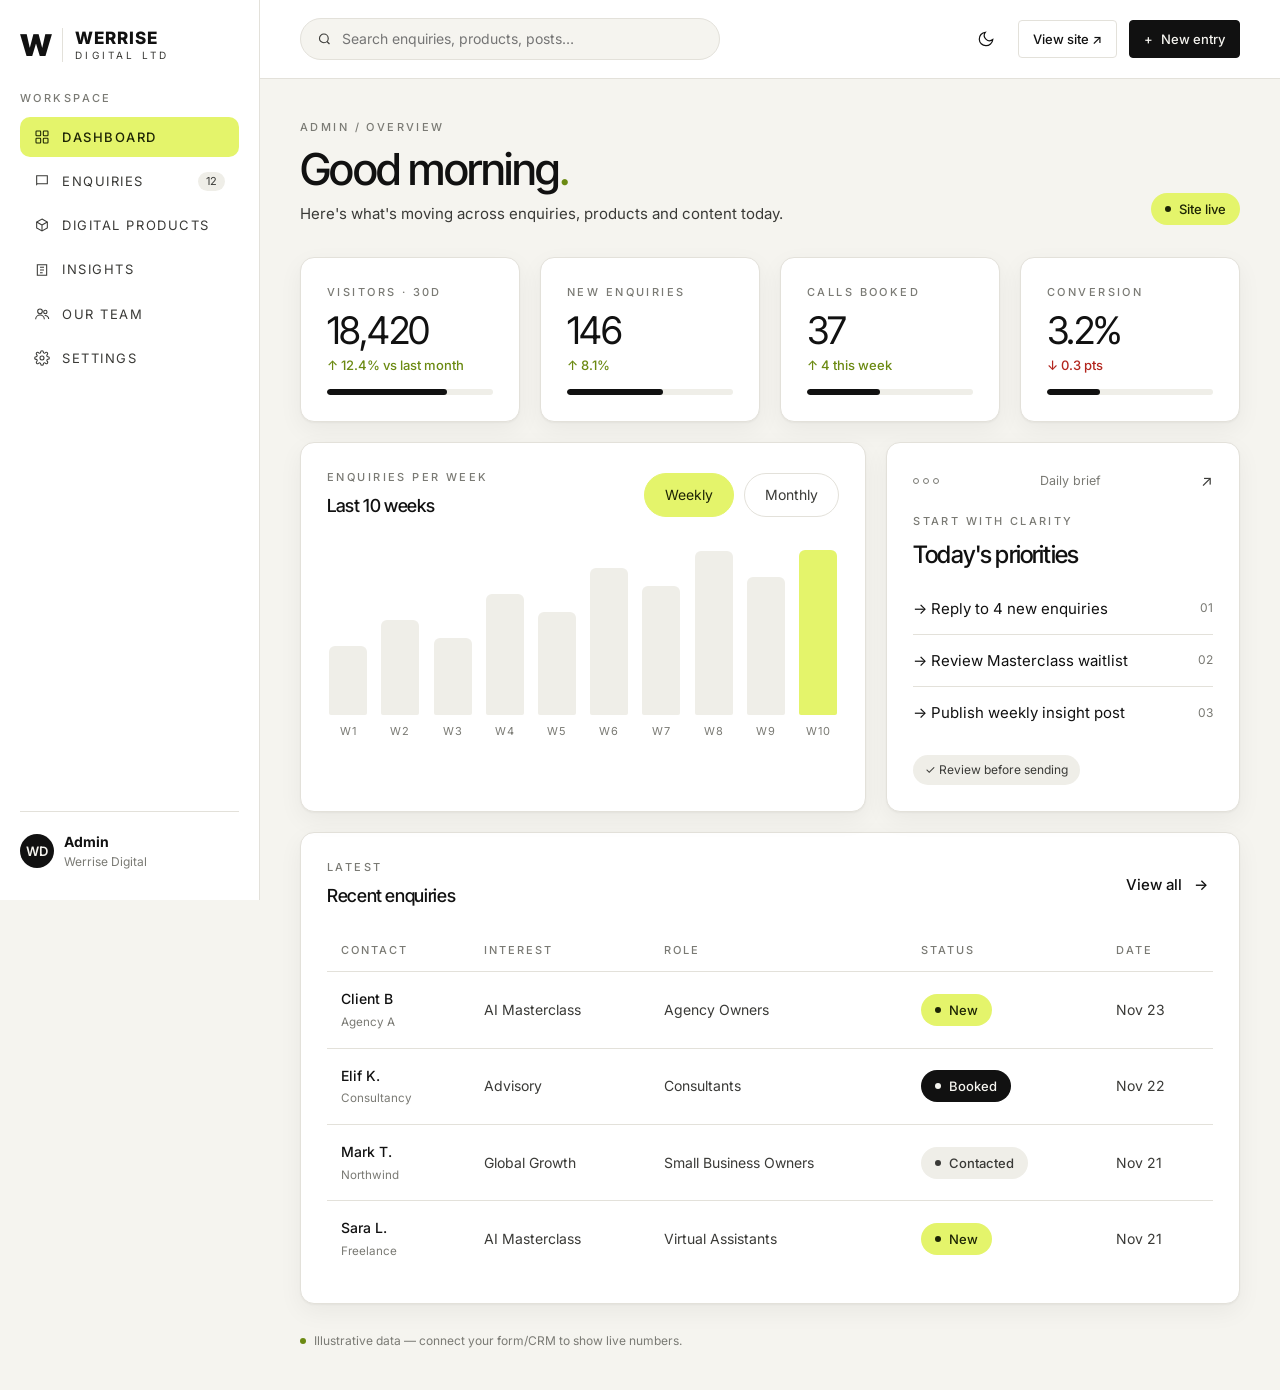
==== admin/index.html @ 4d0c8742 "Add admin panel matching site design (static HTML/CSS) Co-Authored-By: Claude Opus 5.5 <noreply@anth" ====
<!doctype html>
<html lang="en">
<head>
<meta charset="utf-8">
<meta name="viewport" content="width=device-width,initial-scale=1">
<meta name="robots" content="noindex,nofollow">
<title>Admin — Werrise Digital</title>
<link rel="preconnect" href="https://fonts.googleapis.com">
<link href="https://fonts.googleapis.com/css2?family=Inter:wght@400;500;600;700&family=Inter+Tight:wght@500;600;900&display=swap" rel="stylesheet">
<link rel="stylesheet" href="admin.css">
</head>
<body>
<div class="app">
  <!-- Sidebar -->
  <aside class="sidebar" id="sidebar">
    <a href="../" class="brand">
      <span class="brand-mark">W</span><span class="brand-divider"></span>
      <span class="brand-name"><b>WERRISE</b><span>DIGITAL LTD</span></span>
    </a>
    <div>
      <div class="nav-label">Workspace</div>
      <nav class="nav">
        <a href="#dashboard" class="active"><svg viewBox="0 0 24 24" fill="none" stroke="currentColor" stroke-width="1.6"><rect x="3" y="3" width="7" height="7" rx="1"/><rect x="14" y="3" width="7" height="7" rx="1"/><rect x="3" y="14" width="7" height="7" rx="1"/><rect x="14" y="14" width="7" height="7" rx="1"/></svg>Dashboard</a>
        <a href="#enquiries"><svg viewBox="0 0 24 24" fill="none" stroke="currentColor" stroke-width="1.6"><path d="M4 4h16v12H5.2L4 17.2z"/></svg>Enquiries<span class="count">12</span></a>
        <a href="#products"><svg viewBox="0 0 24 24" fill="none" stroke="currentColor" stroke-width="1.6"><path d="M12 3l8 4.5v9L12 21l-8-4.5v-9z"/><path d="M12 12l8-4.5M12 12v9M12 12L4 7.5"/></svg>Digital Products</a>
        <a href="#insights"><svg viewBox="0 0 24 24" fill="none" stroke="currentColor" stroke-width="1.6"><path d="M5 4h14v16H5z"/><path d="M9 8h6M9 12h6M9 16h4"/></svg>Insights</a>
        <a href="#team"><svg viewBox="0 0 24 24" fill="none" stroke="currentColor" stroke-width="1.6"><circle cx="9" cy="8" r="3.5"/><path d="M2.5 20a6.5 6.5 0 0113 0"/><circle cx="17" cy="9" r="2.5"/><path d="M16 14.5a5 5 0 016 5"/></svg>Our Team</a>
        <a href="#settings"><svg viewBox="0 0 24 24" fill="none" stroke="currentColor" stroke-width="1.6"><circle cx="12" cy="12" r="3"/><path d="M19.4 15a1.7 1.7 0 00.3 1.8l.1.1a2 2 0 11-2.8 2.8l-.1-.1a1.7 1.7 0 00-1.8-.3 1.7 1.7 0 00-1 1.5V21a2 2 0 11-4 0v-.1a1.7 1.7 0 00-1.1-1.5 1.7 1.7 0 00-1.8.3l-.1.1a2 2 0 11-2.8-2.8l.1-.1a1.7 1.7 0 00.3-1.8 1.7 1.7 0 00-1.5-1H3a2 2 0 110-4h.1a1.7 1.7 0 001.5-1.1 1.7 1.7 0 00-.3-1.8l-.1-.1a2 2 0 112.8-2.8l.1.1a1.7 1.7 0 001.8.3H9a1.7 1.7 0 001-1.5V3a2 2 0 114 0v.1a1.7 1.7 0 001 1.5 1.7 1.7 0 001.8-.3l.1-.1a2 2 0 112.8 2.8l-.1.1a1.7 1.7 0 00-.3 1.8V9a1.7 1.7 0 001.5 1H21a2 2 0 110 4h-.1a1.7 1.7 0 00-1.5 1z"/></svg>Settings</a>
      </nav>
    </div>
    <div class="sidebar-foot">
      <div class="avatar">WD</div>
      <div><strong style="color:var(--ink);font-size:14px">Admin</strong><small>Werrise Digital</small></div>
    </div>
  </aside>

  <div class="main">
    <!-- Topbar -->
    <header class="topbar">
      <button class="icon-btn menu-btn" id="menuBtn" aria-label="Menu"><svg width="20" height="20" viewBox="0 0 24 24" fill="none" stroke="currentColor" stroke-width="1.8"><path d="M4 7h16M4 12h16M4 17h16"/></svg></button>
      <label class="search"><svg width="16" height="16" viewBox="0 0 24 24" fill="none" stroke="currentColor" stroke-width="1.8"><circle cx="11" cy="11" r="7"/><path d="M20 20l-4-4"/></svg><input placeholder="Search enquiries, products, posts…"></label>
      <div class="topbar-actions">
        <button class="icon-btn" id="themeBtn" aria-label="Toggle theme"><svg width="18" height="18" viewBox="0 0 24 24" fill="none" stroke="currentColor" stroke-width="1.6"><path d="M21 12.8A9 9 0 1111.2 3a7 7 0 009.8 9.8z"/></svg></button>
        <a href="../" class="btn btn-outline btn-sm">View site ↗</a>
        <button class="btn btn-primary btn-sm"><span>+</span><span class="label">New entry</span></button>
      </div>
    </header>

    <main class="content">
      <!-- DASHBOARD -->
      <section class="section active" id="dashboard">
        <div class="page-head">
          <div><div class="eyebrow">Admin / Overview</div><h1>Good morning<span class="dot">.</span></h1><p class="lede">Here's what's moving across enquiries, products and content today.</p></div>
          <span class="pill">Site live</span>
        </div>
        <div class="grid kpis">
          <div class="card kpi"><div class="eyebrow">Visitors · 30d</div><div class="value">18,420</div><div class="delta">↑ 12.4% vs last month</div><div class="bar"><span style="width:72%"></span></div></div>
          <div class="card kpi"><div class="eyebrow">New enquiries</div><div class="value">146</div><div class="delta">↑ 8.1%</div><div class="bar"><span style="width:58%"></span></div></div>
          <div class="card kpi"><div class="eyebrow">Calls booked</div><div class="value">37</div><div class="delta">↑ 4 this week</div><div class="bar"><span style="width:44%"></span></div></div>
          <div class="card kpi"><div class="eyebrow">Conversion</div><div class="value">3.2%</div><div class="delta down">↓ 0.3 pts</div><div class="bar"><span style="width:32%"></span></div></div>
        </div>
        <div class="grid split" style="margin-top:20px">
          <div class="card">
            <div class="card-head"><div><div class="eyebrow">Enquiries per week</div><h3 style="margin-top:6px">Last 10 weeks</h3></div>
              <div class="chips"><button class="chip active">Weekly</button><button class="chip">Monthly</button></div></div>
            <div class="chart" id="chart"></div>
          </div>
          <div class="card">
            <div class="card-head"><span class="window-dots"><i></i><i></i><i></i></span><small style="color:var(--muted)">Daily brief</small><span>↗</span></div>
            <div class="eyebrow">Start with clarity</div>
            <h2 style="margin:6px 0 10px">Today's priorities</h2>
            <ul class="arrow-list">
              <li>→ Reply to 4 new enquiries<em>01</em></li>
              <li>→ Review Masterclass waitlist<em>02</em></li>
              <li>→ Publish weekly insight post<em>03</em></li>
            </ul>
            <div style="margin-top:16px"><span class="review">✓ Review before sending</span></div>
          </div>
        </div>
        <div class="card" style="margin-top:20px">
          <div class="card-head"><div><div class="eyebrow">Latest</div><h3 style="margin-top:6px">Recent enquiries</h3></div><a href="#enquiries" class="btn btn-ghost">View all <span class="arrow">→</span></a></div>
          <div class="table-wrap"><table><thead><tr><th>Contact</th><th>Interest</th><th>Role</th><th>Status</th><th>Date</th></tr></thead><tbody id="recentRows"></tbody></table></div>
        </div>
        <p class="footnote">Illustrative data — connect your form/CRM to show live numbers.</p>
      </section>

      <!-- ENQUIRIES -->
      <section class="section" id="enquiries">
        <div class="page-head"><div><div class="eyebrow">Admin / Enquiries</div><h1>Enquiries<span class="dot">.</span></h1></div><button class="btn btn-primary">Export CSV <span class="arrow">↗</span></button></div>
        <div class="chips" id="roleChips" style="margin-bottom:20px"></div>
        <div class="card"><div class="table-wrap"><table><thead><tr><th>Contact</th><th>Interest</th><th>Role</th><th>Status</th><th>Date</th><th></th></tr></thead><tbody id="enqRows"></tbody></table></div></div>
      </section>

      <!-- PRODUCTS -->
      <section class="section" id="products">
        <div class="page-head"><div><div class="eyebrow">Admin / Digital Products</div><h1>Digital Products<span class="dot">.</span></h1></div><button class="btn btn-primary">Add product <span class="arrow">→</span></button></div>
        <div class="grid split">
          <div class="card">
            <div class="card-head"><span class="eyebrow">Digital products / coming soon</span><span class="pill">In development</span></div>
            <h2>AI Daily Assistant &amp; Operations Masterclass</h2>
            <p class="lede">12 practical workflows. Video training. Editable templates. Anonymized case studies.</p>
            <div class="grid" style="grid-template-columns:1fr 1fr;margin-top:24px;gap:16px">
              <div class="field"><label>Status</label><select class="input"><option>In development</option><option>Waitlist open</option><option>Live</option></select></div>
              <div class="field"><label>Price (GBP)</label><input class="input" value="—" ></div>
            </div>
            <div class="field"><label>Primary CTA</label><input class="input" value="Enquire About Launch"></div>
            <div style="display:flex;gap:12px;flex-wrap:wrap;margin-top:8px">
              <button class="btn btn-primary">Save changes <span class="arrow">↗</span></button>
              <button class="btn btn-ghost">Preview page <span class="arrow">→</span></button>
            </div>
          </div>
          <div class="card">
            <div class="eyebrow">Curriculum</div><h3 style="margin:6px 0 10px">Workflows (12)</h3>
            <ul class="arrow-list" id="workflows"></ul>
          </div>
        </div>
      </section>

      <!-- INSIGHTS -->
      <section class="section" id="insights">
        <div class="page-head"><div><div class="eyebrow">Admin / Insights</div><h1>Insights &amp; Reports<span class="dot">.</span></h1></div><button class="btn btn-primary">New post <span class="arrow">→</span></button></div>
        <div class="grid kpis" id="posts"></div>
      </section>

      <!-- TEAM -->
      <section class="section" id="team">
        <div class="page-head"><div><div class="eyebrow">Admin / Our Team</div><h1>Team &amp; Access<span class="dot">.</span></h1></div><button class="btn btn-primary">Invite member <span class="arrow">→</span></button></div>
        <div class="card"><div class="table-wrap"><table><thead><tr><th>Name</th><th>Role</th><th>Access</th><th>Last active</th></tr></thead><tbody>
          <tr><td><strong>Admin User</strong><small>Founder</small></td><td>Owner</td><td><span class="pill dark">Full</span></td><td>Now</td></tr>
          <tr><td><strong>Content Editor</strong><small>Insights</small></td><td>Editor</td><td><span class="pill">Content</span></td><td>2h ago</td></tr>
          <tr><td><strong>Advisor</strong><small>Advisory</small></td><td>Viewer</td><td><span class="pill neutral">Read-only</span></td><td>3d ago</td></tr>
        </tbody></table></div></div>
      </section>

      <!-- SETTINGS -->
      <section class="section" id="settings">
        <div class="page-head"><div><div class="eyebrow">Admin / Settings</div><h1>Settings<span class="dot">.</span></h1></div></div>
        <div class="grid split">
          <div class="card">
            <h3 style="margin-bottom:18px">Site details</h3>
            <div class="field"><label>Company name</label><input class="input" value="Werrise Digital Ltd"></div>
            <div class="field"><label>Header CTA label</label><input class="input" value="Book a Call"></div>
            <div class="field"><label>Hero headline</label><input class="input" value="Make AI part of your working day."></div>
            <div class="field"><label>Hero subtext</label><textarea class="input">A practical masterclass and daily assistant setup kit for managing messages, research, follow-ups and reporting with AI.</textarea></div>
            <button class="btn btn-primary">Save settings <span class="arrow">↗</span></button>
          </div>
          <div class="card">
            <h3 style="margin-bottom:6px">Preferences</h3>
            <div class="setting"><div>Email me new enquiries<small>Instant notification per form</small></div><label class="toggle"><input type="checkbox" checked><span></span></label></div>
            <div class="setting"><div>Show "In development" badge<small>Digital products page</small></div><label class="toggle"><input type="checkbox" checked><span></span></label></div>
            <div class="setting"><div>Maintenance mode<small>Hide site from visitors</small></div><label class="toggle"><input type="checkbox"><span></span></label></div>
            <div class="setting"><div>Dark mode by default<small>Visitors can still switch</small></div><label class="toggle"><input type="checkbox"><span></span></label></div>
          </div>
        </div>
      </section>
    </main>
  </div>
</div>

<script>
const statusPill={New:'pill',Contacted:'pill neutral',Booked:'pill dark',Closed:'pill neutral'};
const enquiries=[
 ['Client B','Agency A','AI Masterclass','Agency Owners','New','Nov 23'],
 ['Elif K.','Consultancy','Advisory','Consultants','Booked','Nov 22'],
 ['Mark T.','Northwind','Global Growth','Small Business Owners','Contacted','Nov 21'],
 ['Sara L.','Freelance','AI Masterclass','Virtual Assistants','New','Nov 21'],
 ['Dr. Aydın','Clinic','Services','Clinic Coordinators','Contacted','Nov 20'],
 ['James R.','Events Co.','AI Masterclass','Travel & Event Professionals','Closed','Nov 18'],
 ['Nina P.','SalesHub','Reports','Sales Professionals','New','Nov 17'],
];
const row=(e,act)=>`<tr data-role="${e[3]}"><td><strong>${e[0]}</strong><small>${e[1]}</small></td><td>${e[2]}</td><td>${e[3]}</td><td><span class="${statusPill[e[4]]}">${e[4]}</span></td><td>${e[5]}</td>${act?'<td><button class="btn btn-outline btn-sm">Open →</button></td>':''}</tr>`;
document.getElementById('recentRows').innerHTML=enquiries.slice(0,4).map(e=>row(e)).join('');
const enqRows=document.getElementById('enqRows');
const renderEnq=r=>enqRows.innerHTML=enquiries.filter(e=>r==='All'||e[3]===r).map(e=>row(e,1)).join('')||'<tr><td colspan="6">No enquiries for this role yet.</td></tr>';
const roles=['All','Agency Owners','Consultants','Virtual Assistants','Small Business Owners','Sales Professionals','Travel & Event Professionals','Clinic Coordinators'];
const chipsEl=document.getElementById('roleChips');
chipsEl.innerHTML=roles.map((r,i)=>`<button class="chip${i?'':' active'}">${r}</button>`).join('');
chipsEl.addEventListener('click',e=>{if(!e.target.matches('.chip'))return;chipsEl.querySelectorAll('.chip').forEach(c=>c.classList.remove('active'));e.target.classList.add('active');renderEnq(e.target.textContent)});
renderEnq('All');

const data=[8,11,9,14,12,17,15,19,16,22];
document.getElementById('chart').innerHTML=data.map((v,i)=>`<div class="col${i===data.length-1?' hi':''}" title="${v} enquiries"><span style="height:${v/22*100}%"></span><small>W${i+1}</small></div>`).join('');

const wf=['Your Daily Brief','Inbox triage','Prepare a client reply','Research summary','Follow-up tracker','Weekly client report','Meeting notes → actions','Proposal first draft','Campaign review','Supplier comparison','Content calendar','Workflow library'];
document.getElementById('workflows').innerHTML=wf.map((w,i)=>`<li>→ ${w}<em>${String(i+1).padStart(2,'0')}</em></li>`).join('');

const posts=[['Lead Generation','Better workflows. More room to grow.','Published'],['Architecture','AI in design studios','Draft'],['Advisory','The everyday advantage','Published'],['Hospitality','Guest replies at scale','Scheduled']];
document.getElementById('posts').innerHTML=posts.map(p=>`<div class="card"><span class="tag">${p[0]}</span><div style="font-size:42px;color:var(--line);line-height:1;margin:18px 0 6px">“</div><h3>${p[1]}</h3><div style="width:40px;height:2px;background:var(--lime);margin:16px 0"></div><span class="${p[2]==='Published'?'pill':'pill neutral'}">${p[2]}</span></div>`).join('');

// navigation
const show=id=>{document.querySelectorAll('.section').forEach(s=>s.classList.toggle('active',s.id===id));document.querySelectorAll('.nav a').forEach(a=>a.classList.toggle('active',a.hash==='#'+id));document.getElementById('sidebar').classList.remove('open');window.scrollTo(0,0)};
window.addEventListener('hashchange',()=>show(location.hash.slice(1)||'dashboard'));
if(location.hash)show(location.hash.slice(1));
document.getElementById('menuBtn').onclick=()=>document.getElementById('sidebar').classList.toggle('open');

// theme
const root=document.documentElement;
try{const t=localStorage.getItem('wr-admin-theme');if(t)root.dataset.theme=t}catch(e){}
document.getElementById('themeBtn').onclick=()=>{const dark=root.dataset.theme?root.dataset.theme==='dark':matchMedia('(prefers-color-scheme:dark)').matches;root.dataset.theme=dark?'light':'dark';try{localStorage.setItem('wr-admin-theme',root.dataset.theme)}catch(e){}};
</script>
</body>
</html>
---- admin/admin.css ----
/* Werrise Digital — Admin Panel
   Tokens mirror wealwaysrise.com (off-white canvas, ink black CTA, lime highlight) */
:root{
  --bg:#f5f4ef;          /* site canvas */
  --surface:#ffffff;     /* cards */
  --surface-2:#efeee8;   /* muted panels */
  --ink:#111111;         /* headings, primary button */
  --ink-2:#3a3a37;       /* body text */
  --muted:#7a7a74;       /* captions */
  --line:#e3e1da;        /* card borders */
  --lime:#e4f46b;        /* "In development" pill / active tab */
  --lime-ink:#1d2405;
  --olive:#6b8a12;       /* accent dot */
  --danger:#b3261e;
  --radius:14px;
  --radius-pill:999px;
  --shadow:0 1px 2px rgba(17,17,17,.04),0 8px 24px rgba(17,17,17,.05);
  --font:'Inter',system-ui,-apple-system,Segoe UI,Roboto,sans-serif;
  --font-display:'Inter Tight','Inter',system-ui,sans-serif;
}
@media (prefers-color-scheme:dark){
  :root:not([data-theme="light"]){
    --bg:#121211;--surface:#1a1a18;--surface-2:#22221f;--ink:#f5f4ef;--ink-2:#cfcec8;
    --muted:#8d8c86;--line:#2c2c29;--lime:#d9ec55;--lime-ink:#151a02;--olive:#b5d33a;
    --shadow:0 1px 2px rgba(0,0,0,.3),0 8px 24px rgba(0,0,0,.25);
  }
}
:root[data-theme="dark"]{
  --bg:#121211;--surface:#1a1a18;--surface-2:#22221f;--ink:#f5f4ef;--ink-2:#cfcec8;
  --muted:#8d8c86;--line:#2c2c29;--lime:#d9ec55;--lime-ink:#151a02;--olive:#b5d33a;
  --shadow:0 1px 2px rgba(0,0,0,.3),0 8px 24px rgba(0,0,0,.25);
}

*{box-sizing:border-box;margin:0;padding:0}
html,body{height:100%}
body{font-family:var(--font);background:var(--bg);color:var(--ink-2);font-size:15px;line-height:1.55;-webkit-font-smoothing:antialiased}
a{color:inherit;text-decoration:none}
button,input,select,textarea{font:inherit;color:inherit}

/* ---------- Layout ---------- */
.app{display:grid;grid-template-columns:260px 1fr;min-height:100vh}
.sidebar{background:var(--surface);border-right:1px solid var(--line);padding:28px 20px;display:flex;flex-direction:column;gap:28px;position:sticky;top:0;height:100vh}
.main{display:flex;flex-direction:column;min-width:0}

/* ---------- Brand (matches site logo lockup) ---------- */
.brand{display:flex;align-items:center;gap:12px}
.brand-mark{font-family:var(--font-display);font-weight:900;font-size:30px;letter-spacing:-.06em;color:var(--ink);line-height:1}
.brand-divider{width:1px;height:34px;background:var(--line)}
.brand-name{display:flex;flex-direction:column;line-height:1}
.brand-name b{font-weight:800;font-size:17px;letter-spacing:.06em;color:var(--ink)}
.brand-name span{font-size:10px;letter-spacing:.32em;color:var(--ink-2);margin-top:3px}

/* ---------- Nav ---------- */
.nav-label,.eyebrow{font-size:11px;letter-spacing:.22em;text-transform:uppercase;color:var(--muted);font-weight:500}
.nav{display:flex;flex-direction:column;gap:4px;margin-top:10px}
.nav a{display:flex;align-items:center;gap:12px;padding:10px 14px;border-radius:10px;font-size:13px;letter-spacing:.12em;text-transform:uppercase;color:var(--ink-2);transition:background .15s,color .15s}
.nav a:hover{background:var(--surface-2);color:var(--ink)}
.nav a.active{background:var(--lime);color:var(--lime-ink);font-weight:500}
.nav a .count{margin-left:auto;font-size:11px;letter-spacing:0;background:var(--surface-2);padding:1px 8px;border-radius:var(--radius-pill)}
.nav a.active .count{background:rgba(0,0,0,.08)}
.nav svg{width:16px;height:16px;flex:none}
.sidebar-foot{margin-top:auto;display:flex;align-items:center;gap:10px;padding-top:18px;border-top:1px solid var(--line)}
.avatar{width:34px;height:34px;border-radius:50%;background:var(--ink);color:var(--bg);display:grid;place-items:center;font-size:13px;font-weight:600}
.sidebar-foot small{display:block;color:var(--muted);font-size:12px}

/* ---------- Topbar ---------- */
.topbar{display:flex;align-items:center;gap:16px;padding:18px 40px;background:var(--surface);border-bottom:1px solid var(--line);position:sticky;top:0;z-index:5}
.search{flex:1;max-width:420px;display:flex;align-items:center;gap:10px;background:var(--bg);border:1px solid var(--line);border-radius:var(--radius-pill);padding:9px 16px}
.search input{border:0;background:none;outline:none;width:100%;font-size:14px}
.topbar-actions{margin-left:auto;display:flex;align-items:center;gap:12px}
.icon-btn{width:40px;height:40px;border-radius:50%;border:1px solid transparent;background:none;display:grid;place-items:center;cursor:pointer;color:var(--ink)}
.icon-btn:hover{border-color:var(--line);background:var(--bg)}
.menu-btn{display:none}

/* ---------- Buttons (1:1 with site) ---------- */
.btn{display:inline-flex;align-items:center;gap:12px;padding:12px 24px;font-size:15px;font-weight:500;border-radius:4px;border:1px solid var(--ink);cursor:pointer;transition:transform .15s,opacity .15s,background .15s;white-space:nowrap}
.btn-primary{background:var(--ink);color:var(--bg)}               /* "Book a Call" / "Enquire About Launch" */
.btn-primary:hover{opacity:.88}
.btn-ghost{background:transparent;color:var(--ink);border-color:transparent;padding-left:4px;padding-right:4px} /* "Explore the Curriculum →" */
.btn-ghost:hover .arrow{transform:translateX(4px)}
.btn-outline{background:transparent;color:var(--ink);border-color:var(--line)}
.btn-outline:hover{border-color:var(--ink)}
.btn-sm{padding:8px 14px;font-size:13px;gap:8px}
.arrow{transition:transform .15s}

/* ---------- Pills / chips (role tabs + status) ---------- */
.pill{display:inline-flex;align-items:center;gap:8px;padding:6px 14px;border-radius:var(--radius-pill);font-size:13px;font-weight:500;background:var(--lime);color:var(--lime-ink)}
.pill::before{content:"";width:6px;height:6px;border-radius:50%;background:currentColor}
.pill.neutral{background:var(--surface-2);color:var(--ink-2)}
.pill.dark{background:var(--ink);color:var(--bg)}
.pill.red{background:#fbe4e2;color:var(--danger)}
.tag{display:inline-block;padding:5px 14px;border-radius:var(--radius-pill);background:var(--lime);color:var(--lime-ink);font-size:11px;letter-spacing:.2em;text-transform:uppercase;font-weight:600}
.chips{display:flex;flex-wrap:wrap;gap:10px}
.chip{padding:10px 20px;border-radius:var(--radius-pill);border:1px solid var(--line);background:transparent;font-size:14px;cursor:pointer;color:var(--ink-2);transition:.15s}
.chip:hover{border-color:var(--ink)}
.chip.active{background:var(--lime);border-color:var(--lime);color:var(--lime-ink)}

/* ---------- Content ---------- */
.content{padding:40px;max-width:1360px;width:100%}
.page-head{display:flex;align-items:flex-end;justify-content:space-between;gap:24px;margin-bottom:32px;flex-wrap:wrap}
h1,h2,h3{font-family:var(--font-display);color:var(--ink);letter-spacing:-.035em;font-weight:500}
h1{font-size:44px;line-height:1.05;margin-top:10px}
h1 .dot{color:var(--olive)}
h2{font-size:24px}
h3{font-size:18px;letter-spacing:-.02em}
.lede{color:var(--ink-2);max-width:520px;margin-top:10px}

.grid{display:grid;gap:20px}
.kpis{grid-template-columns:repeat(4,1fr)}
.split{grid-template-columns:1.6fr 1fr}
.card{background:var(--surface);border:1px solid var(--line);border-radius:var(--radius);padding:26px;box-shadow:var(--shadow)}
.card-head{display:flex;align-items:center;justify-content:space-between;gap:12px;margin-bottom:20px}
.window-dots{display:inline-flex;gap:4px}
.window-dots i{width:6px;height:6px;border-radius:50%;border:1px solid var(--muted)}

.kpi .value{font-family:var(--font-display);font-size:38px;color:var(--ink);letter-spacing:-.04em;margin:10px 0 6px;line-height:1}
.kpi .delta{font-size:13px;color:var(--olive);font-weight:500}
.kpi .delta.down{color:var(--danger)}
.bar{height:6px;border-radius:6px;background:var(--surface-2);overflow:hidden;margin-top:14px}
.bar span{display:block;height:100%;background:var(--ink);border-radius:6px}

/* chart */
.chart{display:flex;align-items:flex-end;gap:10px;height:200px;padding-top:10px}
.chart .col{flex:1;display:flex;flex-direction:column;align-items:center;gap:8px;height:100%;justify-content:flex-end}
.chart .col span{width:100%;max-width:38px;background:var(--surface-2);border-radius:6px 6px 2px 2px;transition:background .15s}
.chart .col.hi span{background:var(--lime)}
.chart .col:hover span{background:var(--ink)}
.chart small{font-size:11px;color:var(--muted);letter-spacing:.08em}

/* table */
.table-wrap{overflow-x:auto}
table{width:100%;border-collapse:collapse;font-size:14px}
th{text-align:left;font-size:11px;letter-spacing:.18em;text-transform:uppercase;color:var(--muted);font-weight:500;padding:12px 14px;border-bottom:1px solid var(--line)}
td{padding:16px 14px;border-bottom:1px solid var(--line);color:var(--ink-2);vertical-align:middle}
tr:last-child td{border-bottom:0}
tbody tr:hover td{background:var(--bg)}
td strong{color:var(--ink);font-weight:500;display:block}
td small{color:var(--muted)}

/* list w/ arrows (Illustrative workflows) */
.arrow-list{list-style:none;display:flex;flex-direction:column}
.arrow-list li{display:flex;align-items:center;gap:14px;padding:14px 0;border-bottom:1px solid var(--line);color:var(--ink)}
.arrow-list li:last-child{border-bottom:0}
.arrow-list li em{margin-left:auto;font-style:normal;font-size:12px;color:var(--muted)}

.review{display:inline-flex;align-items:center;gap:6px;padding:6px 12px;border-radius:var(--radius-pill);background:var(--surface-2);font-size:12px;color:var(--ink-2)}

/* forms */
.field{display:flex;flex-direction:column;gap:8px;margin-bottom:18px}
.field label{font-size:11px;letter-spacing:.18em;text-transform:uppercase;color:var(--muted);font-weight:500}
.input,select.input,textarea.input{width:100%;background:var(--bg);border:1px solid var(--line);border-radius:8px;padding:12px 14px;outline:none;transition:border-color .15s}
.input:focus{border-color:var(--ink)}
textarea.input{min-height:110px;resize:vertical}
.toggle{position:relative;width:42px;height:24px;flex:none}
.toggle input{opacity:0;width:0;height:0}
.toggle span{position:absolute;inset:0;background:var(--surface-2);border:1px solid var(--line);border-radius:999px;cursor:pointer;transition:.2s}
.toggle span::after{content:"";position:absolute;left:3px;top:3px;width:16px;height:16px;border-radius:50%;background:var(--ink);transition:.2s}
.toggle input:checked+span{background:var(--lime);border-color:var(--lime)}
.toggle input:checked+span::after{transform:translateX(18px);background:var(--lime-ink)}
.setting{display:flex;align-items:center;justify-content:space-between;gap:16px;padding:16px 0;border-bottom:1px solid var(--line)}
.setting:last-child{border-bottom:0}
.setting small{display:block;color:var(--muted);font-size:13px}

.section{display:none}
.section.active{display:block;animation:fade .25s ease}
@keyframes fade{from{opacity:0;transform:translateY(6px)}to{opacity:1;transform:none}}
.footnote{font-size:12px;color:var(--muted);margin-top:28px;display:flex;align-items:center;gap:8px}
.footnote::before{content:"";width:6px;height:6px;border-radius:50%;background:var(--olive)}

/* login */
.login{min-height:100vh;display:grid;place-items:center;padding:24px}
.login .card{width:100%;max-width:420px;padding:40px}

/* ---------- Responsive ---------- */
@media (max-width:1100px){.kpis{grid-template-columns:repeat(2,1fr)}.split{grid-template-columns:1fr}}
@media (max-width:820px){
  .app{grid-template-columns:1fr}
  .sidebar{position:fixed;inset:0 auto 0 0;width:280px;z-index:20;transform:translateX(-100%);transition:transform .25s}
  .sidebar.open{transform:none;box-shadow:var(--shadow)}
  .menu-btn{display:grid}
  .topbar{padding:14px 16px}
  .content{padding:24px 16px}
  h1{font-size:34px}
  .kpis{grid-template-columns:1fr 1fr}
  .topbar .btn-primary span.label{display:none}
}
@media (max-width:480px){.kpis{grid-template-columns:1fr}.search{display:none}}
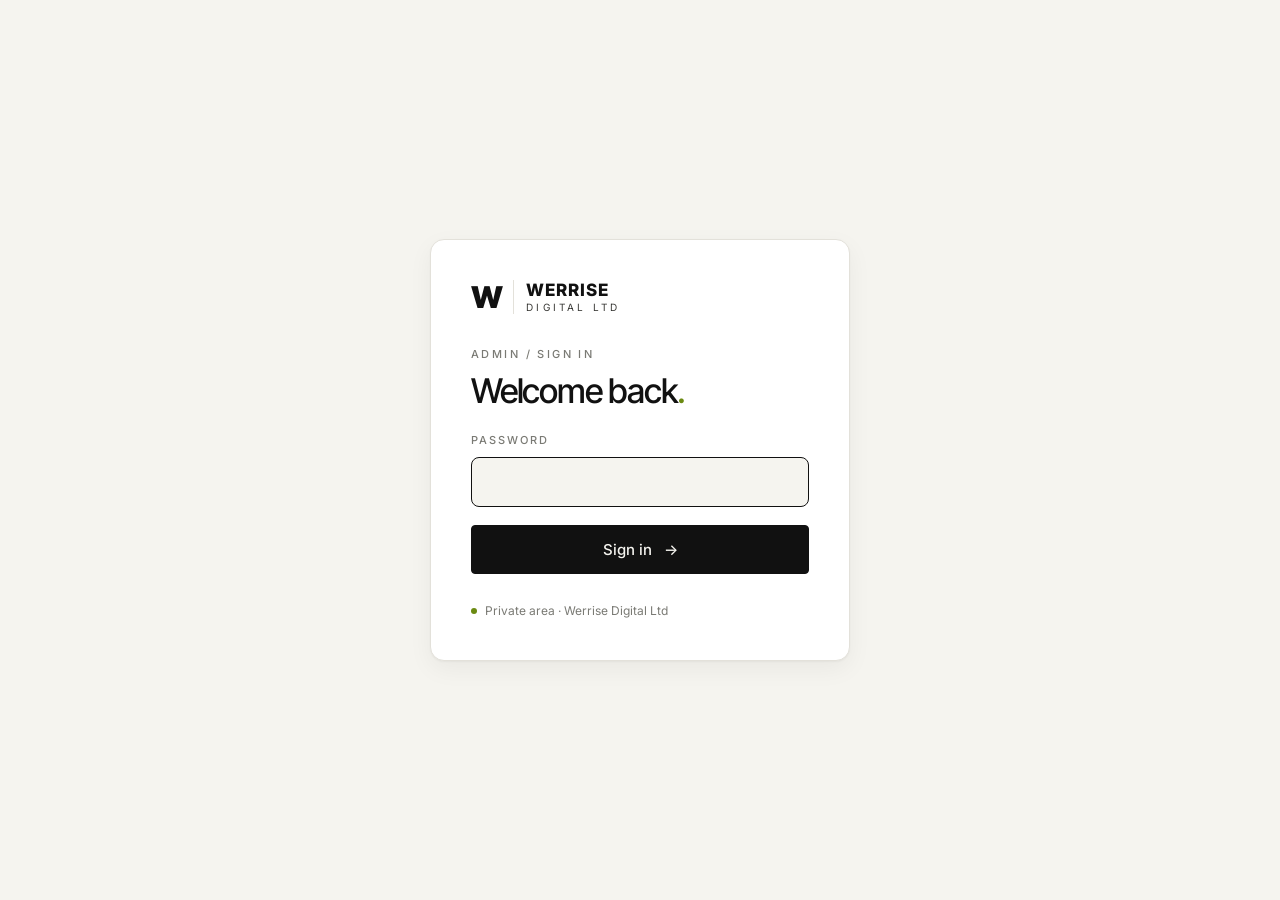
==== commit 24b5e0e7: "Add password login screen to admin panel Co-Authored-By: Claude Opus 5.5 <noreply@anthropic.com> Cla" ====
--- a/admin/index.html
+++ b/admin/index.html
@@ -1,5 +1,5 @@
 <!doctype html>
-<html lang="en">
+<html lang="en" class="locked">
 <head>
 <meta charset="utf-8">
 <meta name="viewport" content="width=device-width,initial-scale=1">
@@ -10,6 +10,21 @@
 <link rel="stylesheet" href="admin.css">
 </head>
 <body>
+<!-- Login -->
+<div class="login" id="login">
+  <form class="card" id="loginForm" autocomplete="off">
+    <a href="../" class="brand" style="margin-bottom:32px">
+      <span class="brand-mark">W</span><span class="brand-divider"></span>
+      <span class="brand-name"><b>WERRISE</b><span>DIGITAL LTD</span></span>
+    </a>
+    <div class="eyebrow">Admin / Sign in</div>
+    <h1 style="font-size:34px;margin-bottom:24px">Welcome back<span class="dot">.</span></h1>
+    <div class="field"><label for="pw">Password</label><input class="input" id="pw" type="password" autofocus required></div>
+    <p class="login-error" id="loginError">Incorrect password. Try again.</p>
+    <button class="btn btn-primary" style="width:100%;justify-content:center" type="submit">Sign in <span class="arrow">→</span></button>
+    <p class="footnote">Private area · Werrise Digital Ltd</p>
+  </form>
+</div>
 <div class="app">
   <!-- Sidebar -->
   <aside class="sidebar" id="sidebar">
@@ -31,6 +46,7 @@
     <div class="sidebar-foot">
       <div class="avatar">WD</div>
       <div><strong style="color:var(--ink);font-size:14px">Admin</strong><small>Werrise Digital</small></div>
+      <button class="icon-btn" id="logoutBtn" style="margin-left:auto" aria-label="Sign out" title="Sign out"><svg width="18" height="18" viewBox="0 0 24 24" fill="none" stroke="currentColor" stroke-width="1.6"><path d="M15 4h4v16h-4M10 8l-4 4 4 4M6 12h10"/></svg></button>
     </div>
   </aside>
 
@@ -198,5 +214,22 @@
 try{const t=localStorage.getItem('wr-admin-theme');if(t)root.dataset.theme=t}catch(e){}
 document.getElementById('themeBtn').onclick=()=>{const dark=root.dataset.theme?root.dataset.theme==='dark':matchMedia('(prefers-color-scheme:dark)').matches;root.dataset.theme=dark?'light':'dark';try{localStorage.setItem('wr-admin-theme',root.dataset.theme)}catch(e){}};
 </script>
+<script>
+// --- Login gate (PBKDF2-SHA256). To change the password, regenerate SALT + HASH. ---
+const SALT='1b80a16a91c9dc3b10cd3bf06c7890c1', HASH='6d29826476d01e46fffd381ea538c243d9ed7816c248916680b409bb319d3af4', ITER=250000;
+const KEY='wr-admin-auth';
+const hex=b=>[...new Uint8Array(b)].map(x=>x.toString(16).padStart(2,'0')).join('');
+const unhex=h=>new Uint8Array(h.match(/../g).map(x=>parseInt(x,16)));
+async function derive(pw){const k=await crypto.subtle.importKey('raw',new TextEncoder().encode(pw),'PBKDF2',false,['deriveBits']);return hex(await crypto.subtle.deriveBits({name:'PBKDF2',salt:unhex(SALT),iterations:ITER,hash:'SHA-256'},k,256))}
+const unlock=()=>document.documentElement.classList.remove('locked');
+try{if(sessionStorage.getItem(KEY)===HASH)unlock()}catch(e){}
+document.getElementById('loginForm').addEventListener('submit',async e=>{
+  e.preventDefault();const btn=e.target.querySelector('button');btn.disabled=true;
+  const ok=await derive(document.getElementById('pw').value)===HASH;btn.disabled=false;
+  document.getElementById('loginError').classList.toggle('show',!ok);
+  if(ok){try{sessionStorage.setItem(KEY,HASH)}catch(e){}unlock();document.getElementById('pw').value=''}
+});
+document.getElementById('logoutBtn').onclick=()=>{try{sessionStorage.removeItem(KEY)}catch(e){}document.documentElement.classList.add('locked')};
+</script>
 </body>
 </html>
--- a/admin/admin.css
+++ b/admin/admin.css
@@ -185,3 +185,12 @@
   .topbar .btn-primary span.label{display:none}
 }
 @media (max-width:480px){.kpis{grid-template-columns:1fr}.search{display:none}}
+
+/* ---------- Login gate ---------- */
+.login{display:none}
+.locked .login{display:grid}
+.locked .app{display:none}
+.login .brand{display:flex}
+.login-error{display:none;color:var(--danger);font-size:13px;margin:-6px 0 14px}
+.login-error.show{display:block}
+.btn:disabled{opacity:.6;cursor:wait}
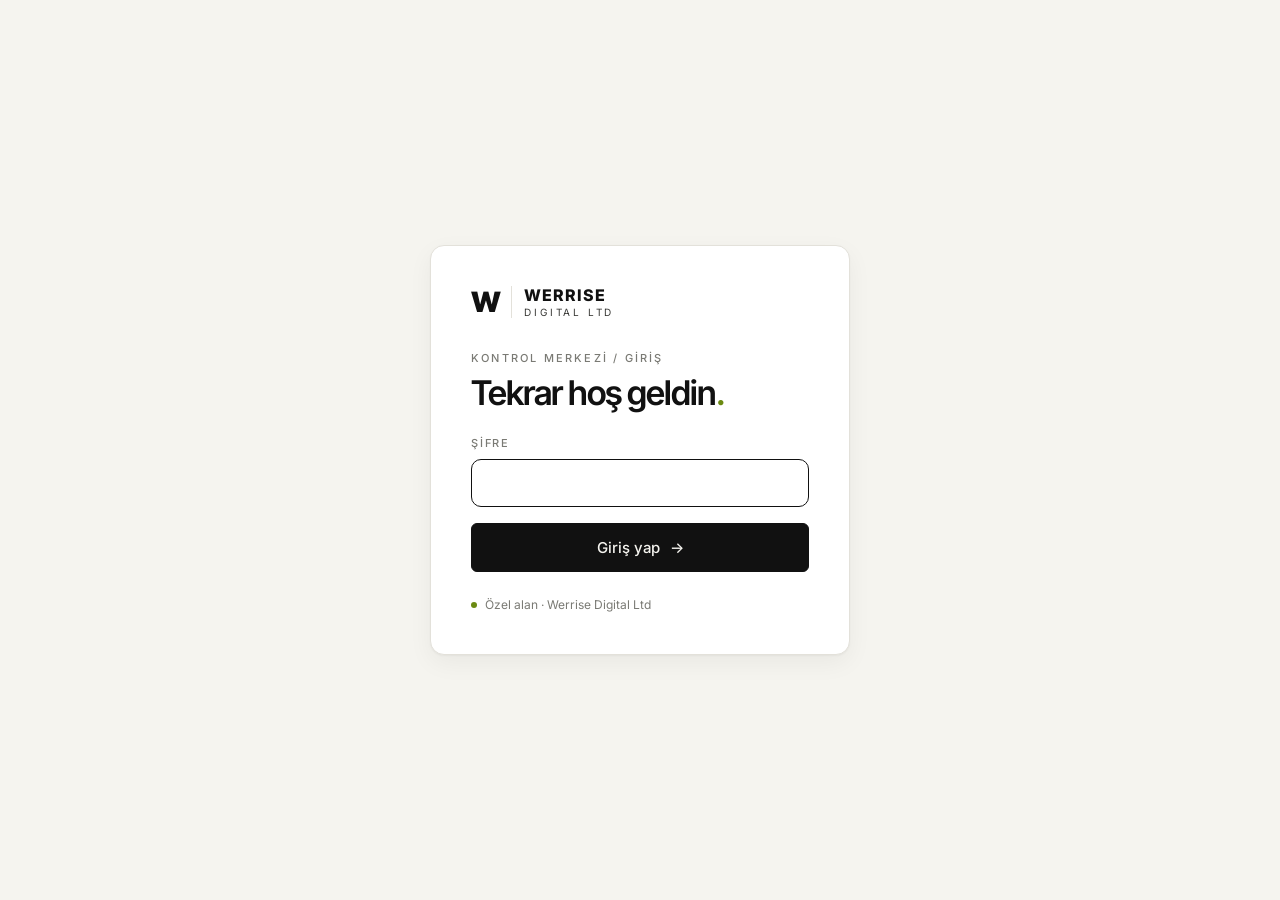
==== commit 7ad87522: "Turn admin into Werrise control center: daily flow, tasks, planning, focus, projects, CRM, budget, w" ====
--- a/admin/index.html
+++ b/admin/index.html
@@ -1,12 +1,12 @@
 <!doctype html>
-<html lang="en" class="locked">
+<html lang="tr" class="locked">
 <head>
 <meta charset="utf-8">
 <meta name="viewport" content="width=device-width,initial-scale=1">
 <meta name="robots" content="noindex,nofollow">
-<title>Admin — Werrise Digital</title>
+<title>Werrise — Kontrol Merkezi</title>
 <link rel="preconnect" href="https://fonts.googleapis.com">
-<link href="https://fonts.googleapis.com/css2?family=Inter:wght@400;500;600;700&family=Inter+Tight:wght@500;600;900&display=swap" rel="stylesheet">
+<link href="https://fonts.googleapis.com/css2?family=Inter:wght@400;500;600;700&family=Inter+Tight:wght@500;600;700;900&family=JetBrains+Mono:wght@500&display=swap" rel="stylesheet">
 <link rel="stylesheet" href="admin.css">
 </head>
 <body>
@@ -17,205 +17,60 @@
       <span class="brand-mark">W</span><span class="brand-divider"></span>
       <span class="brand-name"><b>WERRISE</b><span>DIGITAL LTD</span></span>
     </a>
-    <div class="eyebrow">Admin / Sign in</div>
-    <h1 style="font-size:34px;margin-bottom:24px">Welcome back<span class="dot">.</span></h1>
-    <div class="field"><label for="pw">Password</label><input class="input" id="pw" type="password" autofocus required></div>
-    <p class="login-error" id="loginError">Incorrect password. Try again.</p>
-    <button class="btn btn-primary" style="width:100%;justify-content:center" type="submit">Sign in <span class="arrow">→</span></button>
-    <p class="footnote">Private area · Werrise Digital Ltd</p>
+    <div class="eyebrow">Kontrol Merkezi / Giriş</div>
+    <h1 style="font-size:34px;margin-bottom:24px">Tekrar hoş geldin<span class="dot">.</span></h1>
+    <div class="field"><label for="pw">Şifre</label><input class="input" id="pw" type="password" autofocus required></div>
+    <p class="login-error" id="loginError">Şifre hatalı. Tekrar dene.</p>
+    <button class="btn btn-primary" style="width:100%;justify-content:center" type="submit">Giriş yap <span class="arrow">→</span></button>
+    <p class="footnote">Özel alan · Werrise Digital Ltd</p>
   </form>
 </div>
-<div class="app">
-  <!-- Sidebar -->
+
+<div class="app" id="app">
   <aside class="sidebar" id="sidebar">
-    <a href="../" class="brand">
-      <span class="brand-mark">W</span><span class="brand-divider"></span>
-      <span class="brand-name"><b>WERRISE</b><span>DIGITAL LTD</span></span>
-    </a>
-    <div>
-      <div class="nav-label">Workspace</div>
-      <nav class="nav">
-        <a href="#dashboard" class="active"><svg viewBox="0 0 24 24" fill="none" stroke="currentColor" stroke-width="1.6"><rect x="3" y="3" width="7" height="7" rx="1"/><rect x="14" y="3" width="7" height="7" rx="1"/><rect x="3" y="14" width="7" height="7" rx="1"/><rect x="14" y="14" width="7" height="7" rx="1"/></svg>Dashboard</a>
-        <a href="#enquiries"><svg viewBox="0 0 24 24" fill="none" stroke="currentColor" stroke-width="1.6"><path d="M4 4h16v12H5.2L4 17.2z"/></svg>Enquiries<span class="count">12</span></a>
-        <a href="#products"><svg viewBox="0 0 24 24" fill="none" stroke="currentColor" stroke-width="1.6"><path d="M12 3l8 4.5v9L12 21l-8-4.5v-9z"/><path d="M12 12l8-4.5M12 12v9M12 12L4 7.5"/></svg>Digital Products</a>
-        <a href="#insights"><svg viewBox="0 0 24 24" fill="none" stroke="currentColor" stroke-width="1.6"><path d="M5 4h14v16H5z"/><path d="M9 8h6M9 12h6M9 16h4"/></svg>Insights</a>
-        <a href="#team"><svg viewBox="0 0 24 24" fill="none" stroke="currentColor" stroke-width="1.6"><circle cx="9" cy="8" r="3.5"/><path d="M2.5 20a6.5 6.5 0 0113 0"/><circle cx="17" cy="9" r="2.5"/><path d="M16 14.5a5 5 0 016 5"/></svg>Our Team</a>
-        <a href="#settings"><svg viewBox="0 0 24 24" fill="none" stroke="currentColor" stroke-width="1.6"><circle cx="12" cy="12" r="3"/><path d="M19.4 15a1.7 1.7 0 00.3 1.8l.1.1a2 2 0 11-2.8 2.8l-.1-.1a1.7 1.7 0 00-1.8-.3 1.7 1.7 0 00-1 1.5V21a2 2 0 11-4 0v-.1a1.7 1.7 0 00-1.1-1.5 1.7 1.7 0 00-1.8.3l-.1.1a2 2 0 11-2.8-2.8l.1-.1a1.7 1.7 0 00.3-1.8 1.7 1.7 0 00-1.5-1H3a2 2 0 110-4h.1a1.7 1.7 0 001.5-1.1 1.7 1.7 0 00-.3-1.8l-.1-.1a2 2 0 112.8-2.8l.1.1a1.7 1.7 0 001.8.3H9a1.7 1.7 0 001-1.5V3a2 2 0 114 0v.1a1.7 1.7 0 001 1.5 1.7 1.7 0 001.8-.3l.1-.1a2 2 0 112.8 2.8l-.1.1a1.7 1.7 0 00-.3 1.8V9a1.7 1.7 0 001.5 1H21a2 2 0 110 4h-.1a1.7 1.7 0 00-1.5 1z"/></svg>Settings</a>
-      </nav>
+    <div class="side-top">
+      <a href="../" class="brand">
+        <span class="brand-mark">W</span><span class="brand-divider"></span>
+        <span class="brand-name"><b>WERRISE</b><span>KONTROL MERKEZİ</span></span>
+      </a>
+      <button class="icon-btn collapse-btn" id="collapseBtn" aria-label="Menüyü daralt">‹</button>
     </div>
+    <nav class="side-nav" id="sideNav"></nav>
     <div class="sidebar-foot">
-      <div class="avatar">WD</div>
-      <div><strong style="color:var(--ink);font-size:14px">Admin</strong><small>Werrise Digital</small></div>
-      <button class="icon-btn" id="logoutBtn" style="margin-left:auto" aria-label="Sign out" title="Sign out"><svg width="18" height="18" viewBox="0 0 24 24" fill="none" stroke="currentColor" stroke-width="1.6"><path d="M15 4h4v16h-4M10 8l-4 4 4 4M6 12h10"/></svg></button>
+      <div class="avatar">BY</div>
+      <div class="who"><strong>Barış</strong><small>Werrise · Kurucu</small></div>
+      <button class="icon-btn lock-btn" id="logoutBtn" aria-label="Kilitle" title="Kilitle">
+        <svg width="18" height="18" viewBox="0 0 24 24" fill="none" stroke="currentColor" stroke-width="1.7"><rect x="5" y="11" width="14" height="10" rx="2"/><path d="M8 11V7a4 4 0 018 0v4"/></svg>
+      </button>
     </div>
   </aside>
 
   <div class="main">
-    <!-- Topbar -->
+    <div class="sticky-head">
     <header class="topbar">
-      <button class="icon-btn menu-btn" id="menuBtn" aria-label="Menu"><svg width="20" height="20" viewBox="0 0 24 24" fill="none" stroke="currentColor" stroke-width="1.8"><path d="M4 7h16M4 12h16M4 17h16"/></svg></button>
-      <label class="search"><svg width="16" height="16" viewBox="0 0 24 24" fill="none" stroke="currentColor" stroke-width="1.8"><circle cx="11" cy="11" r="7"/><path d="M20 20l-4-4"/></svg><input placeholder="Search enquiries, products, posts…"></label>
+      <button class="icon-btn menu-btn" id="menuBtn" aria-label="Menü"><svg width="20" height="20" viewBox="0 0 24 24" fill="none" stroke="currentColor" stroke-width="1.8"><path d="M4 7h16M4 12h16M4 17h16"/></svg></button>
+      <div class="tb-title"><h2 id="tbTitle">Dashboard</h2><small id="tbSub">Genel bakış</small></div>
       <div class="topbar-actions">
-        <button class="icon-btn" id="themeBtn" aria-label="Toggle theme"><svg width="18" height="18" viewBox="0 0 24 24" fill="none" stroke="currentColor" stroke-width="1.6"><path d="M21 12.8A9 9 0 1111.2 3a7 7 0 009.8 9.8z"/></svg></button>
-        <a href="../" class="btn btn-outline btn-sm">View site ↗</a>
-        <button class="btn btn-primary btn-sm"><span>+</span><span class="label">New entry</span></button>
+        <span class="clock"><svg width="15" height="15" viewBox="0 0 24 24" fill="none" stroke="currentColor" stroke-width="1.8"><circle cx="12" cy="12" r="9"/><path d="M12 7v5l3 2"/></svg><b id="clock">--:--</b></span>
+        <span class="week mono" id="isoWeek">----</span>
+        <button class="icon-btn boxed" id="themeBtn" aria-label="Tema"><svg width="18" height="18" viewBox="0 0 24 24" fill="none" stroke="currentColor" stroke-width="1.6"><path d="M21 12.8A9 9 0 1111.2 3a7 7 0 009.8 9.8z"/></svg></button>
+        <a class="icon-btn boxed" href="#ayarlar" aria-label="Ayarlar"><svg width="18" height="18" viewBox="0 0 24 24" fill="none" stroke="currentColor" stroke-width="1.6"><circle cx="12" cy="12" r="3"/><path d="M12 2v3M12 19v3M4.2 4.2l2.1 2.1M17.7 17.7l2.1 2.1M2 12h3M19 12h3M4.2 19.8l2.1-2.1M17.7 6.3l2.1-2.1"/></svg></a>
+        <a class="icon-btn boxed bell" href="#bugun" aria-label="Bildirimler"><svg width="18" height="18" viewBox="0 0 24 24" fill="none" stroke="currentColor" stroke-width="1.6"><path d="M6 8a6 6 0 0112 0c0 7 3 9 3 9H3s3-2 3-9M10 21h4"/></svg><span class="badge" id="bellCount">0</span></a>
       </div>
     </header>
 
-    <main class="content">
-      <!-- DASHBOARD -->
-      <section class="section active" id="dashboard">
-        <div class="page-head">
-          <div><div class="eyebrow">Admin / Overview</div><h1>Good morning<span class="dot">.</span></h1><p class="lede">Here's what's moving across enquiries, products and content today.</p></div>
-          <span class="pill">Site live</span>
-        </div>
-        <div class="grid kpis">
-          <div class="card kpi"><div class="eyebrow">Visitors · 30d</div><div class="value">18,420</div><div class="delta">↑ 12.4% vs last month</div><div class="bar"><span style="width:72%"></span></div></div>
-          <div class="card kpi"><div class="eyebrow">New enquiries</div><div class="value">146</div><div class="delta">↑ 8.1%</div><div class="bar"><span style="width:58%"></span></div></div>
-          <div class="card kpi"><div class="eyebrow">Calls booked</div><div class="value">37</div><div class="delta">↑ 4 this week</div><div class="bar"><span style="width:44%"></span></div></div>
-          <div class="card kpi"><div class="eyebrow">Conversion</div><div class="value">3.2%</div><div class="delta down">↓ 0.3 pts</div><div class="bar"><span style="width:32%"></span></div></div>
-        </div>
-        <div class="grid split" style="margin-top:20px">
-          <div class="card">
-            <div class="card-head"><div><div class="eyebrow">Enquiries per week</div><h3 style="margin-top:6px">Last 10 weeks</h3></div>
-              <div class="chips"><button class="chip active">Weekly</button><button class="chip">Monthly</button></div></div>
-            <div class="chart" id="chart"></div>
-          </div>
-          <div class="card">
-            <div class="card-head"><span class="window-dots"><i></i><i></i><i></i></span><small style="color:var(--muted)">Daily brief</small><span>↗</span></div>
-            <div class="eyebrow">Start with clarity</div>
-            <h2 style="margin:6px 0 10px">Today's priorities</h2>
-            <ul class="arrow-list">
-              <li>→ Reply to 4 new enquiries<em>01</em></li>
-              <li>→ Review Masterclass waitlist<em>02</em></li>
-              <li>→ Publish weekly insight post<em>03</em></li>
-            </ul>
-            <div style="margin-top:16px"><span class="review">✓ Review before sending</span></div>
-          </div>
-        </div>
-        <div class="card" style="margin-top:20px">
-          <div class="card-head"><div><div class="eyebrow">Latest</div><h3 style="margin-top:6px">Recent enquiries</h3></div><a href="#enquiries" class="btn btn-ghost">View all <span class="arrow">→</span></a></div>
-          <div class="table-wrap"><table><thead><tr><th>Contact</th><th>Interest</th><th>Role</th><th>Status</th><th>Date</th></tr></thead><tbody id="recentRows"></tbody></table></div>
-        </div>
-        <p class="footnote">Illustrative data — connect your form/CRM to show live numbers.</p>
-      </section>
+    <!-- ŞİMDİ bar -->
+    <div class="nowbar" id="nowbar"></div>
+    </div>
 
-      <!-- ENQUIRIES -->
-      <section class="section" id="enquiries">
-        <div class="page-head"><div><div class="eyebrow">Admin / Enquiries</div><h1>Enquiries<span class="dot">.</span></h1></div><button class="btn btn-primary">Export CSV <span class="arrow">↗</span></button></div>
-        <div class="chips" id="roleChips" style="margin-bottom:20px"></div>
-        <div class="card"><div class="table-wrap"><table><thead><tr><th>Contact</th><th>Interest</th><th>Role</th><th>Status</th><th>Date</th><th></th></tr></thead><tbody id="enqRows"></tbody></table></div></div>
-      </section>
-
-      <!-- PRODUCTS -->
-      <section class="section" id="products">
-        <div class="page-head"><div><div class="eyebrow">Admin / Digital Products</div><h1>Digital Products<span class="dot">.</span></h1></div><button class="btn btn-primary">Add product <span class="arrow">→</span></button></div>
-        <div class="grid split">
-          <div class="card">
-            <div class="card-head"><span class="eyebrow">Digital products / coming soon</span><span class="pill">In development</span></div>
-            <h2>AI Daily Assistant &amp; Operations Masterclass</h2>
-            <p class="lede">12 practical workflows. Video training. Editable templates. Anonymized case studies.</p>
-            <div class="grid" style="grid-template-columns:1fr 1fr;margin-top:24px;gap:16px">
-              <div class="field"><label>Status</label><select class="input"><option>In development</option><option>Waitlist open</option><option>Live</option></select></div>
-              <div class="field"><label>Price (GBP)</label><input class="input" value="—" ></div>
-            </div>
-            <div class="field"><label>Primary CTA</label><input class="input" value="Enquire About Launch"></div>
-            <div style="display:flex;gap:12px;flex-wrap:wrap;margin-top:8px">
-              <button class="btn btn-primary">Save changes <span class="arrow">↗</span></button>
-              <button class="btn btn-ghost">Preview page <span class="arrow">→</span></button>
-            </div>
-          </div>
-          <div class="card">
-            <div class="eyebrow">Curriculum</div><h3 style="margin:6px 0 10px">Workflows (12)</h3>
-            <ul class="arrow-list" id="workflows"></ul>
-          </div>
-        </div>
-      </section>
-
-      <!-- INSIGHTS -->
-      <section class="section" id="insights">
-        <div class="page-head"><div><div class="eyebrow">Admin / Insights</div><h1>Insights &amp; Reports<span class="dot">.</span></h1></div><button class="btn btn-primary">New post <span class="arrow">→</span></button></div>
-        <div class="grid kpis" id="posts"></div>
-      </section>
-
-      <!-- TEAM -->
-      <section class="section" id="team">
-        <div class="page-head"><div><div class="eyebrow">Admin / Our Team</div><h1>Team &amp; Access<span class="dot">.</span></h1></div><button class="btn btn-primary">Invite member <span class="arrow">→</span></button></div>
-        <div class="card"><div class="table-wrap"><table><thead><tr><th>Name</th><th>Role</th><th>Access</th><th>Last active</th></tr></thead><tbody>
-          <tr><td><strong>Admin User</strong><small>Founder</small></td><td>Owner</td><td><span class="pill dark">Full</span></td><td>Now</td></tr>
-          <tr><td><strong>Content Editor</strong><small>Insights</small></td><td>Editor</td><td><span class="pill">Content</span></td><td>2h ago</td></tr>
-          <tr><td><strong>Advisor</strong><small>Advisory</small></td><td>Viewer</td><td><span class="pill neutral">Read-only</span></td><td>3d ago</td></tr>
-        </tbody></table></div></div>
-      </section>
-
-      <!-- SETTINGS -->
-      <section class="section" id="settings">
-        <div class="page-head"><div><div class="eyebrow">Admin / Settings</div><h1>Settings<span class="dot">.</span></h1></div></div>
-        <div class="grid split">
-          <div class="card">
-            <h3 style="margin-bottom:18px">Site details</h3>
-            <div class="field"><label>Company name</label><input class="input" value="Werrise Digital Ltd"></div>
-            <div class="field"><label>Header CTA label</label><input class="input" value="Book a Call"></div>
-            <div class="field"><label>Hero headline</label><input class="input" value="Make AI part of your working day."></div>
-            <div class="field"><label>Hero subtext</label><textarea class="input">A practical masterclass and daily assistant setup kit for managing messages, research, follow-ups and reporting with AI.</textarea></div>
-            <button class="btn btn-primary">Save settings <span class="arrow">↗</span></button>
-          </div>
-          <div class="card">
-            <h3 style="margin-bottom:6px">Preferences</h3>
-            <div class="setting"><div>Email me new enquiries<small>Instant notification per form</small></div><label class="toggle"><input type="checkbox" checked><span></span></label></div>
-            <div class="setting"><div>Show "In development" badge<small>Digital products page</small></div><label class="toggle"><input type="checkbox" checked><span></span></label></div>
-            <div class="setting"><div>Maintenance mode<small>Hide site from visitors</small></div><label class="toggle"><input type="checkbox"><span></span></label></div>
-            <div class="setting"><div>Dark mode by default<small>Visitors can still switch</small></div><label class="toggle"><input type="checkbox"><span></span></label></div>
-          </div>
-        </div>
-      </section>
-    </main>
+    <main class="content" id="view"></main>
   </div>
 </div>
+<div class="toast" id="toast"></div>
 
+<script src="admin.js"></script>
 <script>
-const statusPill={New:'pill',Contacted:'pill neutral',Booked:'pill dark',Closed:'pill neutral'};
-const enquiries=[
- ['Client B','Agency A','AI Masterclass','Agency Owners','New','Nov 23'],
- ['Elif K.','Consultancy','Advisory','Consultants','Booked','Nov 22'],
- ['Mark T.','Northwind','Global Growth','Small Business Owners','Contacted','Nov 21'],
- ['Sara L.','Freelance','AI Masterclass','Virtual Assistants','New','Nov 21'],
- ['Dr. Aydın','Clinic','Services','Clinic Coordinators','Contacted','Nov 20'],
- ['James R.','Events Co.','AI Masterclass','Travel & Event Professionals','Closed','Nov 18'],
- ['Nina P.','SalesHub','Reports','Sales Professionals','New','Nov 17'],
-];
-const row=(e,act)=>`<tr data-role="${e[3]}"><td><strong>${e[0]}</strong><small>${e[1]}</small></td><td>${e[2]}</td><td>${e[3]}</td><td><span class="${statusPill[e[4]]}">${e[4]}</span></td><td>${e[5]}</td>${act?'<td><button class="btn btn-outline btn-sm">Open →</button></td>':''}</tr>`;
-document.getElementById('recentRows').innerHTML=enquiries.slice(0,4).map(e=>row(e)).join('');
-const enqRows=document.getElementById('enqRows');
-const renderEnq=r=>enqRows.innerHTML=enquiries.filter(e=>r==='All'||e[3]===r).map(e=>row(e,1)).join('')||'<tr><td colspan="6">No enquiries for this role yet.</td></tr>';
-const roles=['All','Agency Owners','Consultants','Virtual Assistants','Small Business Owners','Sales Professionals','Travel & Event Professionals','Clinic Coordinators'];
-const chipsEl=document.getElementById('roleChips');
-chipsEl.innerHTML=roles.map((r,i)=>`<button class="chip${i?'':' active'}">${r}</button>`).join('');
-chipsEl.addEventListener('click',e=>{if(!e.target.matches('.chip'))return;chipsEl.querySelectorAll('.chip').forEach(c=>c.classList.remove('active'));e.target.classList.add('active');renderEnq(e.target.textContent)});
-renderEnq('All');
-
-const data=[8,11,9,14,12,17,15,19,16,22];
-document.getElementById('chart').innerHTML=data.map((v,i)=>`<div class="col${i===data.length-1?' hi':''}" title="${v} enquiries"><span style="height:${v/22*100}%"></span><small>W${i+1}</small></div>`).join('');
-
-const wf=['Your Daily Brief','Inbox triage','Prepare a client reply','Research summary','Follow-up tracker','Weekly client report','Meeting notes → actions','Proposal first draft','Campaign review','Supplier comparison','Content calendar','Workflow library'];
-document.getElementById('workflows').innerHTML=wf.map((w,i)=>`<li>→ ${w}<em>${String(i+1).padStart(2,'0')}</em></li>`).join('');
-
-const posts=[['Lead Generation','Better workflows. More room to grow.','Published'],['Architecture','AI in design studios','Draft'],['Advisory','The everyday advantage','Published'],['Hospitality','Guest replies at scale','Scheduled']];
-document.getElementById('posts').innerHTML=posts.map(p=>`<div class="card"><span class="tag">${p[0]}</span><div style="font-size:42px;color:var(--line);line-height:1;margin:18px 0 6px">“</div><h3>${p[1]}</h3><div style="width:40px;height:2px;background:var(--lime);margin:16px 0"></div><span class="${p[2]==='Published'?'pill':'pill neutral'}">${p[2]}</span></div>`).join('');
-
-// navigation
-const show=id=>{document.querySelectorAll('.section').forEach(s=>s.classList.toggle('active',s.id===id));document.querySelectorAll('.nav a').forEach(a=>a.classList.toggle('active',a.hash==='#'+id));document.getElementById('sidebar').classList.remove('open');window.scrollTo(0,0)};
-window.addEventListener('hashchange',()=>show(location.hash.slice(1)||'dashboard'));
-if(location.hash)show(location.hash.slice(1));
-document.getElementById('menuBtn').onclick=()=>document.getElementById('sidebar').classList.toggle('open');
-
-// theme
-const root=document.documentElement;
-try{const t=localStorage.getItem('wr-admin-theme');if(t)root.dataset.theme=t}catch(e){}
-document.getElementById('themeBtn').onclick=()=>{const dark=root.dataset.theme?root.dataset.theme==='dark':matchMedia('(prefers-color-scheme:dark)').matches;root.dataset.theme=dark?'light':'dark';try{localStorage.setItem('wr-admin-theme',root.dataset.theme)}catch(e){}};
-</script>
-<script>
-// --- Login gate (PBKDF2-SHA256). To change the password, regenerate SALT + HASH. ---
+// --- Login gate (PBKDF2-SHA256). Şifreyi değiştirmek için SALT + HASH yeniden üretilir. ---
 const SALT='1b80a16a91c9dc3b10cd3bf06c7890c1', HASH='6d29826476d01e46fffd381ea538c243d9ed7816c248916680b409bb319d3af4', ITER=250000;
 const KEY='wr-admin-auth';
 const hex=b=>[...new Uint8Array(b)].map(x=>x.toString(16).padStart(2,'0')).join('');
--- a/admin/admin.css
+++ b/admin/admin.css
@@ -1,33 +1,32 @@
-/* Werrise Digital — Admin Panel
+/* Werrise — Kontrol Merkezi
    Tokens mirror wealwaysrise.com (off-white canvas, ink black CTA, lime highlight) */
 :root{
-  --bg:#f5f4ef;          /* site canvas */
-  --surface:#ffffff;     /* cards */
-  --surface-2:#efeee8;   /* muted panels */
-  --ink:#111111;         /* headings, primary button */
-  --ink-2:#3a3a37;       /* body text */
-  --muted:#7a7a74;       /* captions */
-  --line:#e3e1da;        /* card borders */
-  --lime:#e4f46b;        /* "In development" pill / active tab */
-  --lime-ink:#1d2405;
-  --olive:#6b8a12;       /* accent dot */
-  --danger:#b3261e;
-  --radius:14px;
-  --radius-pill:999px;
+  --bg:#f5f4ef; --surface:#ffffff; --surface-2:#efeee8; --surface-3:#e7e6df;
+  --ink:#111111; --ink-2:#3a3a37; --muted:#7a7a74; --line:#e3e1da;
+  --lime:#e4f46b; --lime-ink:#1d2405; --olive:#6b8a12;
+  --red:#d92d20; --red-bg:#fdecea; --amber:#b7791f; --amber-bg:#fbf3e2;
+  --green:#2f8a4c; --green-bg:#e8f4ec; --blue:#2563c9; --blue-bg:#e8effb;
+  --side:#111111; --side-ink:#d6d5cf; --side-muted:#7d7c77; --side-line:#262624;
+  --radius:14px; --radius-pill:999px;
   --shadow:0 1px 2px rgba(17,17,17,.04),0 8px 24px rgba(17,17,17,.05);
   --font:'Inter',system-ui,-apple-system,Segoe UI,Roboto,sans-serif;
   --font-display:'Inter Tight','Inter',system-ui,sans-serif;
+  --mono:'JetBrains Mono',ui-monospace,Menlo,monospace;
 }
 @media (prefers-color-scheme:dark){
   :root:not([data-theme="light"]){
-    --bg:#121211;--surface:#1a1a18;--surface-2:#22221f;--ink:#f5f4ef;--ink-2:#cfcec8;
+    --bg:#121211;--surface:#1a1a18;--surface-2:#22221f;--surface-3:#2a2a27;--ink:#f5f4ef;--ink-2:#cfcec8;
     --muted:#8d8c86;--line:#2c2c29;--lime:#d9ec55;--lime-ink:#151a02;--olive:#b5d33a;
+    --red:#f26b5e;--red-bg:#3a1c19;--amber:#e0a84a;--amber-bg:#352915;--green:#5cc27e;--green-bg:#18301f;--blue:#7aa7f0;--blue-bg:#1a2438;
+    --side:#0b0b0a;--side-line:#1f1f1d;
     --shadow:0 1px 2px rgba(0,0,0,.3),0 8px 24px rgba(0,0,0,.25);
   }
 }
 :root[data-theme="dark"]{
-  --bg:#121211;--surface:#1a1a18;--surface-2:#22221f;--ink:#f5f4ef;--ink-2:#cfcec8;
+  --bg:#121211;--surface:#1a1a18;--surface-2:#22221f;--surface-3:#2a2a27;--ink:#f5f4ef;--ink-2:#cfcec8;
   --muted:#8d8c86;--line:#2c2c29;--lime:#d9ec55;--lime-ink:#151a02;--olive:#b5d33a;
+  --red:#f26b5e;--red-bg:#3a1c19;--amber:#e0a84a;--amber-bg:#352915;--green:#5cc27e;--green-bg:#18301f;--blue:#7aa7f0;--blue-bg:#1a2438;
+  --side:#0b0b0a;--side-line:#1f1f1d;
   --shadow:0 1px 2px rgba(0,0,0,.3),0 8px 24px rgba(0,0,0,.25);
 }
 
@@ -36,161 +35,342 @@
 body{font-family:var(--font);background:var(--bg);color:var(--ink-2);font-size:15px;line-height:1.55;-webkit-font-smoothing:antialiased}
 a{color:inherit;text-decoration:none}
 button,input,select,textarea{font:inherit;color:inherit}
+button{cursor:pointer}
+.mono{font-family:var(--mono);font-size:13px}
 
 /* ---------- Layout ---------- */
-.app{display:grid;grid-template-columns:260px 1fr;min-height:100vh}
-.sidebar{background:var(--surface);border-right:1px solid var(--line);padding:28px 20px;display:flex;flex-direction:column;gap:28px;position:sticky;top:0;height:100vh}
+.app{display:grid;grid-template-columns:268px 1fr;min-height:100vh;transition:grid-template-columns .2s}
 .main{display:flex;flex-direction:column;min-width:0}
 
-/* ---------- Brand (matches site logo lockup) ---------- */
+/* ---------- Sidebar (dark, like Çevik) ---------- */
+.sidebar{background:var(--side);color:var(--side-ink);padding:22px 14px;display:flex;flex-direction:column;gap:18px;position:sticky;top:0;height:100vh;overflow:hidden}
+.side-top{display:flex;align-items:center;justify-content:space-between;gap:8px;padding:0 8px}
+.sidebar .brand-mark{color:#f5f4ef}
+.sidebar .brand-name b{color:#f5f4ef}
+.sidebar .brand-name span{color:var(--side-muted);font-size:9px}
+.sidebar .brand-divider{background:var(--side-line)}
+.collapse-btn{width:28px!important;height:28px!important;color:var(--side-ink)!important;border:1px solid var(--side-line)!important;font-size:18px;line-height:1}
+.side-nav{flex:1;overflow-y:auto;display:flex;flex-direction:column;gap:2px;scrollbar-width:thin;scrollbar-color:#333 transparent}
+.side-group{font-size:11px;letter-spacing:.2em;text-transform:uppercase;color:var(--side-muted);padding:18px 14px 8px;white-space:nowrap}
+.side-group:first-child{padding-top:6px}
+.side-nav a{display:flex;align-items:center;gap:14px;padding:9px 14px;border-radius:10px;font-size:15px;color:var(--side-ink);white-space:nowrap;transition:background .15s,color .15s}
+.side-nav a:hover{background:#1d1d1b;color:#fff}
+.side-nav a.active{background:var(--lime);color:var(--lime-ink);font-weight:500}
+.side-nav svg{width:19px;height:19px;flex:none}
+.side-nav .count{margin-left:auto;font-size:12px;font-weight:600;padding:1px 9px;border-radius:var(--radius-pill);background:#2a2a27;color:#eee}
+.side-nav .count.hot{background:var(--red);color:#fff}
+.side-nav a.active .count{background:var(--lime-ink);color:var(--lime)}
+.sidebar-foot{display:flex;align-items:center;gap:12px;padding:16px 8px 0;border-top:1px solid var(--side-line)}
+.avatar{width:38px;height:38px;border-radius:50%;background:var(--lime);color:var(--lime-ink);display:grid;place-items:center;font-size:13px;font-weight:700;flex:none}
+.who strong{display:block;color:#f5f4ef;font-size:14px;font-weight:600}
+.who small{color:var(--side-muted);font-size:12px}
+.lock-btn{margin-left:auto;background:#f5f4ef!important;color:#111!important;border-radius:10px!important}
+.collapsed .app{grid-template-columns:76px 1fr}
+.collapsed .brand-name,.collapsed .brand-divider,.collapsed .side-group,.collapsed .side-nav .label,.collapsed .side-nav .count,.collapsed .who,.collapsed .lock-btn{display:none}
+.collapsed .side-top{flex-direction:column}
+.collapsed .collapse-btn{transform:rotate(180deg)}
+.collapsed .side-nav a{justify-content:center;padding:11px}
+
+/* ---------- Brand ---------- */
 .brand{display:flex;align-items:center;gap:12px}
-.brand-mark{font-family:var(--font-display);font-weight:900;font-size:30px;letter-spacing:-.06em;color:var(--ink);line-height:1}
-.brand-divider{width:1px;height:34px;background:var(--line)}
+.brand-mark{font-family:var(--font-display);font-weight:900;font-size:28px;letter-spacing:-.06em;color:var(--ink);line-height:1}
+.brand-divider{width:1px;height:32px;background:var(--line)}
 .brand-name{display:flex;flex-direction:column;line-height:1}
-.brand-name b{font-weight:800;font-size:17px;letter-spacing:.06em;color:var(--ink)}
-.brand-name span{font-size:10px;letter-spacing:.32em;color:var(--ink-2);margin-top:3px}
-
-/* ---------- Nav ---------- */
-.nav-label,.eyebrow{font-size:11px;letter-spacing:.22em;text-transform:uppercase;color:var(--muted);font-weight:500}
-.nav{display:flex;flex-direction:column;gap:4px;margin-top:10px}
-.nav a{display:flex;align-items:center;gap:12px;padding:10px 14px;border-radius:10px;font-size:13px;letter-spacing:.12em;text-transform:uppercase;color:var(--ink-2);transition:background .15s,color .15s}
-.nav a:hover{background:var(--surface-2);color:var(--ink)}
-.nav a.active{background:var(--lime);color:var(--lime-ink);font-weight:500}
-.nav a .count{margin-left:auto;font-size:11px;letter-spacing:0;background:var(--surface-2);padding:1px 8px;border-radius:var(--radius-pill)}
-.nav a.active .count{background:rgba(0,0,0,.08)}
-.nav svg{width:16px;height:16px;flex:none}
-.sidebar-foot{margin-top:auto;display:flex;align-items:center;gap:10px;padding-top:18px;border-top:1px solid var(--line)}
-.avatar{width:34px;height:34px;border-radius:50%;background:var(--ink);color:var(--bg);display:grid;place-items:center;font-size:13px;font-weight:600}
-.sidebar-foot small{display:block;color:var(--muted);font-size:12px}
+.brand-name b{font-weight:800;font-size:16px;letter-spacing:.06em;color:var(--ink)}
+.brand-name span{font-size:10px;letter-spacing:.28em;color:var(--ink-2);margin-top:4px}
 
 /* ---------- Topbar ---------- */
-.topbar{display:flex;align-items:center;gap:16px;padding:18px 40px;background:var(--surface);border-bottom:1px solid var(--line);position:sticky;top:0;z-index:5}
-.search{flex:1;max-width:420px;display:flex;align-items:center;gap:10px;background:var(--bg);border:1px solid var(--line);border-radius:var(--radius-pill);padding:9px 16px}
-.search input{border:0;background:none;outline:none;width:100%;font-size:14px}
+.sticky-head{position:sticky;top:0;z-index:6}
+.topbar{display:flex;align-items:center;gap:16px;padding:14px 36px;background:var(--surface);border-bottom:1px solid var(--line)}
+.tb-title h2{font-size:22px;line-height:1.15}
+.tb-title small{color:var(--muted);font-size:13px}
 .topbar-actions{margin-left:auto;display:flex;align-items:center;gap:12px}
-.icon-btn{width:40px;height:40px;border-radius:50%;border:1px solid transparent;background:none;display:grid;place-items:center;cursor:pointer;color:var(--ink)}
-.icon-btn:hover{border-color:var(--line);background:var(--bg)}
+.clock{display:inline-flex;align-items:center;gap:6px;color:var(--muted)}
+.clock b{font-family:var(--mono);color:var(--ink);font-weight:500;font-size:14px}
+.week{color:var(--muted)}
+.icon-btn{width:40px;height:40px;border-radius:50%;border:1px solid transparent;background:none;display:grid;place-items:center;color:var(--ink);position:relative;flex:none}
+.icon-btn:hover{background:var(--surface-2)}
+.icon-btn.boxed{border-radius:12px;border-color:var(--line);width:42px;height:42px}
+.badge{position:absolute;top:-7px;right:-7px;min-width:20px;height:20px;padding:0 5px;border-radius:999px;background:var(--red);color:#fff;font-size:11px;font-weight:700;display:grid;place-items:center;border:2px solid var(--surface)}
 .menu-btn{display:none}
 
-/* ---------- Buttons (1:1 with site) ---------- */
-.btn{display:inline-flex;align-items:center;gap:12px;padding:12px 24px;font-size:15px;font-weight:500;border-radius:4px;border:1px solid var(--ink);cursor:pointer;transition:transform .15s,opacity .15s,background .15s;white-space:nowrap}
-.btn-primary{background:var(--ink);color:var(--bg)}               /* "Book a Call" / "Enquire About Launch" */
+/* ---------- ŞİMDİ bar ---------- */
+.nowbar{display:flex;align-items:center;gap:14px;padding:11px 36px;background:var(--surface);border-bottom:1px solid var(--line);font-size:14px;flex-wrap:wrap}
+.nowbar .lbl{font-size:11px;letter-spacing:.18em;font-weight:700;color:var(--olive)}
+.nowbar .t{font-weight:600;color:var(--ink);overflow:hidden;text-overflow:ellipsis;white-space:nowrap;max-width:46ch}
+.nowbar .end{margin-left:auto}
+
+/* ---------- Buttons ---------- */
+.btn{display:inline-flex;align-items:center;gap:10px;padding:12px 22px;font-size:15px;font-weight:500;border-radius:6px;border:1px solid var(--ink);transition:opacity .15s,background .15s,border-color .15s;white-space:nowrap;background:none}
+.btn-primary{background:var(--ink);color:var(--bg)}
 .btn-primary:hover{opacity:.88}
-.btn-ghost{background:transparent;color:var(--ink);border-color:transparent;padding-left:4px;padding-right:4px} /* "Explore the Curriculum →" */
+.btn-lime{background:var(--lime);border-color:var(--lime);color:var(--lime-ink)}
+.btn-lime:hover{filter:brightness(.96)}
+.btn-ghost{color:var(--ink);border-color:transparent;padding-left:4px;padding-right:4px}
 .btn-ghost:hover .arrow{transform:translateX(4px)}
-.btn-outline{background:transparent;color:var(--ink);border-color:var(--line)}
+.btn-outline{color:var(--ink);border-color:var(--line);background:var(--surface)}
 .btn-outline:hover{border-color:var(--ink)}
-.btn-sm{padding:8px 14px;font-size:13px;gap:8px}
-.arrow{transition:transform .15s}
-
-/* ---------- Pills / chips (role tabs + status) ---------- */
-.pill{display:inline-flex;align-items:center;gap:8px;padding:6px 14px;border-radius:var(--radius-pill);font-size:13px;font-weight:500;background:var(--lime);color:var(--lime-ink)}
-.pill::before{content:"";width:6px;height:6px;border-radius:50%;background:currentColor}
-.pill.neutral{background:var(--surface-2);color:var(--ink-2)}
+.btn-sm{padding:7px 13px;font-size:13px;gap:7px;border-radius:8px}
+.btn:disabled{opacity:.5;cursor:not-allowed}
+.arrow{transition:transform .15s;display:inline-block}
+.link{color:var(--olive);font-weight:600;font-size:14px;background:none;border:0;padding:0}
+.link:hover{text-decoration:underline}
+
+/* ---------- Pills, chips, segmented ---------- */
+.pill{display:inline-flex;align-items:center;gap:6px;padding:3px 10px;border-radius:var(--radius-pill);font-size:12px;font-weight:500;background:var(--surface-2);color:var(--ink-2);white-space:nowrap;border:1px solid transparent}
+.pill.dot::before{content:"";width:6px;height:6px;border-radius:50%;background:currentColor}
+.pill.lime{background:var(--lime);color:var(--lime-ink)}
 .pill.dark{background:var(--ink);color:var(--bg)}
-.pill.red{background:#fbe4e2;color:var(--danger)}
-.tag{display:inline-block;padding:5px 14px;border-radius:var(--radius-pill);background:var(--lime);color:var(--lime-ink);font-size:11px;letter-spacing:.2em;text-transform:uppercase;font-weight:600}
-.chips{display:flex;flex-wrap:wrap;gap:10px}
-.chip{padding:10px 20px;border-radius:var(--radius-pill);border:1px solid var(--line);background:transparent;font-size:14px;cursor:pointer;color:var(--ink-2);transition:.15s}
+.pill.red{background:var(--red-bg);color:var(--red)}
+.pill.red-o{background:none;border-color:var(--red);color:var(--red);font-weight:600}
+.pill.amber{background:var(--amber-bg);color:var(--amber)}
+.pill.green{background:var(--green-bg);color:var(--green)}
+.pill.blue{background:var(--blue-bg);color:var(--blue)}
+.pill.lg{padding:6px 14px;font-size:14px}
+.chips{display:flex;flex-wrap:wrap;gap:8px}
+.chip{display:inline-flex;align-items:center;gap:8px;padding:7px 15px;border-radius:var(--radius-pill);border:1px solid var(--line);background:var(--surface);font-size:14px;color:var(--ink-2);transition:.15s}
 .chip:hover{border-color:var(--ink)}
-.chip.active{background:var(--lime);border-color:var(--lime);color:var(--lime-ink)}
+.chip.active{background:var(--ink);border-color:var(--ink);color:var(--bg)}
+.chip.on{background:var(--lime);border-color:var(--lime);color:var(--lime-ink)}
+.chip.warn{border-color:var(--red);color:var(--red)}
+.chip.warn.on{background:var(--red);color:#fff}
+.cdot{width:8px;height:8px;border-radius:2px;flex:none;display:inline-block}
+.seg{display:inline-flex;padding:3px;border:1px solid var(--line);border-radius:var(--radius-pill);background:var(--surface)}
+.seg button{border:0;background:none;padding:5px 14px;border-radius:var(--radius-pill);font-size:13px;color:var(--ink-2);display:inline-flex;gap:6px;align-items:center}
+.seg button.active{background:var(--ink);color:var(--bg)}
+.seg .n{background:var(--red);color:#fff;border-radius:999px;padding:0 7px;font-size:11px;font-weight:700}
 
 /* ---------- Content ---------- */
-.content{padding:40px;max-width:1360px;width:100%}
-.page-head{display:flex;align-items:flex-end;justify-content:space-between;gap:24px;margin-bottom:32px;flex-wrap:wrap}
-h1,h2,h3{font-family:var(--font-display);color:var(--ink);letter-spacing:-.035em;font-weight:500}
-h1{font-size:44px;line-height:1.05;margin-top:10px}
+.content{padding:36px;max-width:1400px;width:100%}
+.page-head{display:flex;align-items:flex-end;justify-content:space-between;gap:24px;margin-bottom:26px;flex-wrap:wrap}
+.eyebrow,.nav-label{font-size:11px;letter-spacing:.2em;text-transform:uppercase;color:var(--muted);font-weight:500}
+h1,h2,h3{font-family:var(--font-display);color:var(--ink);letter-spacing:-.03em;font-weight:600}
+h1{font-size:42px;line-height:1.08;margin-top:8px}
 h1 .dot{color:var(--olive)}
-h2{font-size:24px}
-h3{font-size:18px;letter-spacing:-.02em}
-.lede{color:var(--ink-2);max-width:520px;margin-top:10px}
-
-.grid{display:grid;gap:20px}
-.kpis{grid-template-columns:repeat(4,1fr)}
-.split{grid-template-columns:1.6fr 1fr}
-.card{background:var(--surface);border:1px solid var(--line);border-radius:var(--radius);padding:26px;box-shadow:var(--shadow)}
-.card-head{display:flex;align-items:center;justify-content:space-between;gap:12px;margin-bottom:20px}
-.window-dots{display:inline-flex;gap:4px}
-.window-dots i{width:6px;height:6px;border-radius:50%;border:1px solid var(--muted)}
-
-.kpi .value{font-family:var(--font-display);font-size:38px;color:var(--ink);letter-spacing:-.04em;margin:10px 0 6px;line-height:1}
+h2{font-size:22px}
+h3{font-size:17px;letter-spacing:-.015em}
+.lede{color:var(--ink-2);max-width:680px;margin-top:10px}
+.muted{color:var(--muted)}
+.grid{display:grid;gap:18px}
+.g2{grid-template-columns:1fr 1fr}.g3{grid-template-columns:repeat(3,1fr)}.g4{grid-template-columns:repeat(4,1fr)}
+.split{grid-template-columns:1.65fr 1fr}
+.card{background:var(--surface);border:1px solid var(--line);border-radius:var(--radius);padding:24px;box-shadow:var(--shadow)}
+.card.flat{box-shadow:none}
+.card.tint{background:var(--surface-2);box-shadow:none}
+.card-head{display:flex;align-items:center;justify-content:space-between;gap:12px;margin-bottom:16px;flex-wrap:wrap}
+.card-head .l{display:flex;align-items:center;gap:10px;flex-wrap:wrap}
+.sec-label{font-size:13px;letter-spacing:.14em;text-transform:uppercase;font-weight:700;color:var(--ink)}
+.row{display:flex;align-items:center;gap:10px;flex-wrap:wrap}
+.spacer{flex:1}
+.mt{margin-top:18px}.mt2{margin-top:28px}
+
+/* KPI */
+.kpi .value{font-family:var(--font-display);font-size:34px;color:var(--ink);letter-spacing:-.04em;margin:8px 0 4px;line-height:1;font-weight:600}
 .kpi .delta{font-size:13px;color:var(--olive);font-weight:500}
-.kpi .delta.down{color:var(--danger)}
-.bar{height:6px;border-radius:6px;background:var(--surface-2);overflow:hidden;margin-top:14px}
-.bar span{display:block;height:100%;background:var(--ink);border-radius:6px}
-
-/* chart */
-.chart{display:flex;align-items:flex-end;gap:10px;height:200px;padding-top:10px}
-.chart .col{flex:1;display:flex;flex-direction:column;align-items:center;gap:8px;height:100%;justify-content:flex-end}
-.chart .col span{width:100%;max-width:38px;background:var(--surface-2);border-radius:6px 6px 2px 2px;transition:background .15s}
-.chart .col.hi span{background:var(--lime)}
-.chart .col:hover span{background:var(--ink)}
-.chart small{font-size:11px;color:var(--muted);letter-spacing:.08em}
-
-/* table */
-.table-wrap{overflow-x:auto}
-table{width:100%;border-collapse:collapse;font-size:14px}
-th{text-align:left;font-size:11px;letter-spacing:.18em;text-transform:uppercase;color:var(--muted);font-weight:500;padding:12px 14px;border-bottom:1px solid var(--line)}
-td{padding:16px 14px;border-bottom:1px solid var(--line);color:var(--ink-2);vertical-align:middle}
-tr:last-child td{border-bottom:0}
-tbody tr:hover td{background:var(--bg)}
-td strong{color:var(--ink);font-weight:500;display:block}
-td small{color:var(--muted)}
-
-/* list w/ arrows (Illustrative workflows) */
-.arrow-list{list-style:none;display:flex;flex-direction:column}
-.arrow-list li{display:flex;align-items:center;gap:14px;padding:14px 0;border-bottom:1px solid var(--line);color:var(--ink)}
-.arrow-list li:last-child{border-bottom:0}
-.arrow-list li em{margin-left:auto;font-style:normal;font-size:12px;color:var(--muted)}
-
-.review{display:inline-flex;align-items:center;gap:6px;padding:6px 12px;border-radius:var(--radius-pill);background:var(--surface-2);font-size:12px;color:var(--ink-2)}
-
-/* forms */
-.field{display:flex;flex-direction:column;gap:8px;margin-bottom:18px}
-.field label{font-size:11px;letter-spacing:.18em;text-transform:uppercase;color:var(--muted);font-weight:500}
-.input,select.input,textarea.input{width:100%;background:var(--bg);border:1px solid var(--line);border-radius:8px;padding:12px 14px;outline:none;transition:border-color .15s}
+.kpi .delta.down{color:var(--red)}
+.bar{height:6px;border-radius:6px;background:var(--surface-2);overflow:hidden}
+.bar span{display:block;height:100%;background:var(--ink);border-radius:6px;transition:width .3s}
+.bar.lime span{background:var(--olive)}
+
+/* Forms */
+.field{display:flex;flex-direction:column;gap:7px;margin-bottom:16px}
+.field label{font-size:11px;letter-spacing:.16em;text-transform:uppercase;color:var(--muted);font-weight:500}
+.input{width:100%;background:var(--surface);border:1px solid var(--line);border-radius:10px;padding:11px 14px;outline:none;transition:border-color .15s;font-size:15px}
 .input:focus{border-color:var(--ink)}
-textarea.input{min-height:110px;resize:vertical}
+select.input{width:auto;padding-right:32px}
+textarea.input{min-height:96px;resize:vertical}
+.search{display:flex;align-items:center;gap:10px;background:var(--surface);border:1px solid var(--line);border-radius:10px;padding:0 14px;min-width:260px;flex:0 1 360px}
+.search input{border:0;background:none;outline:none;width:100%;padding:11px 0}
 .toggle{position:relative;width:42px;height:24px;flex:none}
 .toggle input{opacity:0;width:0;height:0}
 .toggle span{position:absolute;inset:0;background:var(--surface-2);border:1px solid var(--line);border-radius:999px;cursor:pointer;transition:.2s}
 .toggle span::after{content:"";position:absolute;left:3px;top:3px;width:16px;height:16px;border-radius:50%;background:var(--ink);transition:.2s}
 .toggle input:checked+span{background:var(--lime);border-color:var(--lime)}
 .toggle input:checked+span::after{transform:translateX(18px);background:var(--lime-ink)}
-.setting{display:flex;align-items:center;justify-content:space-between;gap:16px;padding:16px 0;border-bottom:1px solid var(--line)}
+.setting{display:flex;align-items:center;justify-content:space-between;gap:16px;padding:14px 0;border-bottom:1px solid var(--line)}
 .setting:last-child{border-bottom:0}
 .setting small{display:block;color:var(--muted);font-size:13px}
-
-.section{display:none}
-.section.active{display:block;animation:fade .25s ease}
+input[type=range]{accent-color:var(--ink);width:100%}
+
+/* ---------- Quick capture ---------- */
+.capture{display:flex;gap:10px;align-items:center;flex-wrap:wrap}
+.capture .input{flex:1;min-width:220px}
+.quick{display:flex;align-items:center;gap:12px;padding:15px 18px;border:1.5px dashed var(--line);border-radius:var(--radius);background:var(--surface);cursor:text}
+.quick:hover{border-color:var(--ink)}
+.quick .plus{width:24px;height:24px;border-radius:7px;background:var(--lime);color:var(--lime-ink);display:grid;place-items:center;font-weight:700}
+.quick input{border:0;background:none;outline:none;flex:1;font-size:15px}
+.kbd{font-family:var(--mono);font-size:11px;border:1px solid var(--line);border-radius:5px;padding:1px 6px;color:var(--muted)}
+
+/* ---------- Tasks ---------- */
+.filters{background:var(--surface-2);border-radius:var(--radius);padding:16px 18px;display:flex;flex-direction:column;gap:10px}
+.filters .fr{display:flex;gap:12px;align-items:flex-start}
+.filters .fl{font-size:11px;letter-spacing:.18em;text-transform:uppercase;color:var(--muted);width:84px;flex:none;padding-top:9px}
+.toolbar{display:flex;align-items:center;gap:10px;flex-wrap:wrap}
+.task{display:flex;gap:14px;background:var(--surface);border:1px solid var(--line);border-left:4px solid var(--line);border-radius:12px;padding:16px 18px;margin-bottom:10px;transition:box-shadow .15s,opacity .2s}
+.task:hover{box-shadow:var(--shadow)}
+.task.p-Kesin{border-left-color:var(--red)}
+.task.p-Yüksek{border-left-color:var(--amber)}
+.task.p-Orta{border-left-color:var(--olive)}
+.task.done{opacity:.5}
+.task.done .tt{text-decoration:line-through}
+.check{width:22px;height:22px;border-radius:50%;border:1.5px solid var(--muted);background:none;flex:none;display:grid;place-items:center;margin-top:1px;color:transparent;transition:.15s}
+.check:hover{border-color:var(--ink)}
+.check.on{background:var(--ink);border-color:var(--ink);color:var(--bg)}
+.task .body{flex:1;min-width:0}
+.task .tt{font-weight:600;color:var(--ink);font-size:16px}
+.task .meta{display:flex;flex-wrap:wrap;gap:6px;margin-top:8px;align-items:center}
+.task .acts{display:flex;gap:2px;align-items:flex-start;opacity:.55;transition:opacity .15s}
+.task:hover .acts{opacity:1}
+.task .acts button{width:32px;height:32px;border-radius:8px;border:0;background:none;display:grid;place-items:center;color:var(--ink)}
+.task .acts button:hover{background:var(--surface-2)}
+.task .acts svg{width:17px;height:17px}
+.subs{margin-top:12px;background:var(--surface-2);border-radius:10px;padding:10px 12px}
+.subs .sh{display:flex;align-items:center;gap:10px;font-size:12px;color:var(--muted);font-weight:600;margin-bottom:6px}
+.subs .sh .bar{flex:0 0 120px;height:4px}
+.sub{display:flex;gap:10px;align-items:flex-start;padding:7px 4px;font-size:14px;color:var(--ink-2)}
+.sub .check{width:18px;height:18px}
+.sub.done span{text-decoration:line-through;color:var(--muted)}
+.group-h{display:flex;align-items:center;gap:10px;margin:22px 0 10px;font-weight:600;color:var(--ink)}
+.empty{padding:40px;text-align:center;color:var(--muted);border:1px dashed var(--line);border-radius:var(--radius)}
+
+/* ---------- Agenda ---------- */
+.agenda-v{display:flex;flex-direction:column;gap:6px}
+.slot{display:flex;gap:16px;align-items:center;padding:10px 14px;border-radius:8px;border-left:3px solid var(--line);background:var(--surface-2)}
+.slot .tm{font-family:var(--mono);font-size:13px;color:var(--ink);line-height:1.25;width:46px;flex:none}
+.slot .tm small{display:block;color:var(--muted);font-size:12px}
+.slot.t-task{border-left-color:var(--green);background:var(--green-bg)}
+.slot.t-meeting{border-left-color:var(--blue);background:var(--blue-bg)}
+.slot.t-plan{border-left-color:var(--amber);background:var(--amber-bg)}
+.slot.past{opacity:.55}
+.slot.cur{outline:2px solid var(--ink)}
+.agenda-scroll{overflow-x:auto;padding-bottom:6px}
+.agenda-h{position:relative;padding:26px 0 6px;min-width:1300px}
+.agenda-h .track{position:relative;height:64px}
+.agenda-h .hour{position:absolute;top:-22px;font-family:var(--mono);font-size:11px;color:var(--muted);border-left:1px solid var(--line);height:90px;padding-left:4px}
+.agenda-h .blk{position:absolute;top:6px;height:52px;border-radius:8px;border-left:3px solid;padding:6px 8px;font-size:12px;overflow:hidden;white-space:nowrap;text-overflow:ellipsis}
+.agenda-h .blk b{display:block;font-size:13px;color:var(--ink);overflow:hidden;text-overflow:ellipsis}
+.agenda-h .blk.t-task{background:var(--green-bg);border-color:var(--green)}
+.agenda-h .blk.t-meeting{background:var(--blue-bg);border-color:var(--blue)}
+.agenda-h .blk.t-plan{background:var(--amber-bg);border-color:var(--amber)}
+.agenda-h .now{position:absolute;top:-6px;bottom:-4px;width:2px;background:var(--red);z-index:2}
+.agenda-h .now::before{content:"";position:absolute;top:-4px;left:-4px;width:10px;height:10px;border-radius:50%;background:var(--red)}
+
+/* ---------- Signals ---------- */
+.signal{display:flex;gap:14px;padding:16px 0;border-bottom:1px solid var(--line)}
+.signal:last-child{border-bottom:0}
+.signal .ic{width:34px;height:34px;border-radius:10px;display:grid;place-items:center;flex:none}
+.signal h4{font-size:15px;color:var(--ink);font-weight:600}
+.signal p{font-size:14px;color:var(--ink-2);margin:6px 0 8px}
+.signal .x{margin-left:auto;border:0;background:none;color:var(--muted);font-size:18px;align-self:flex-start}
+
+/* ---------- Dashboard hero ---------- */
+.hero-clock{font-family:var(--font-display);font-size:84px;font-weight:700;letter-spacing:-.04em;color:var(--ink);line-height:1;margin:8px 0}
+.now-card{background:var(--lime);color:var(--lime-ink);border-radius:var(--radius);padding:20px 22px}
+.now-card .lbl{font-size:11px;letter-spacing:.18em;font-weight:700}
+.now-card h3{color:var(--lime-ink);font-size:20px;margin:6px 0 4px}
+.status-row{display:grid;grid-template-columns:110px 1fr;gap:10px;padding:7px 0;align-items:center}
+.status-row b{color:var(--ink);display:flex;align-items:center;gap:8px}
+.status-row b::before{content:"";width:8px;height:8px;border-radius:50%;background:var(--amber)}
+.status-row.ok b::before{background:var(--green)}
+.status-row.full b::before{background:var(--red)}
+.proj-card .top{display:flex;align-items:center;gap:10px;justify-content:space-between}
+.proj-card h3{margin:10px 0 4px}
+.health{width:10px;height:10px;border-radius:50%}
+
+/* ---------- Kanban / matrix / calendar ---------- */
+.kanban{display:grid;grid-auto-flow:column;grid-auto-columns:minmax(240px,1fr);gap:14px;overflow-x:auto;padding-bottom:6px}
+.col{background:var(--surface-2);border-radius:var(--radius);padding:14px;min-height:240px}
+.col-h{display:flex;align-items:center;justify-content:space-between;margin-bottom:12px;font-weight:600;color:var(--ink);font-size:14px}
+.kcard{background:var(--surface);border:1px solid var(--line);border-radius:10px;padding:12px;margin-bottom:8px;font-size:14px;cursor:grab}
+.kcard b{color:var(--ink);display:block;font-weight:600}
+.kcard.dragging{opacity:.4}
+.col.over{outline:2px dashed var(--ink)}
+.matrix{display:grid;grid-template-columns:1fr 1fr;gap:14px}
+.quad{border-radius:var(--radius);padding:18px;min-height:220px;border:1px solid var(--line);background:var(--surface)}
+.quad h3{display:flex;align-items:center;gap:8px}
+.quad .hint{font-size:13px;color:var(--muted);margin:2px 0 12px}
+.quad.q1{border-top:4px solid var(--red)}.quad.q2{border-top:4px solid var(--olive)}.quad.q3{border-top:4px solid var(--amber)}.quad.q4{border-top:4px solid var(--muted)}
+.qitem{display:flex;gap:10px;align-items:center;padding:8px 0;border-bottom:1px solid var(--line);font-size:14px;color:var(--ink)}
+.qitem:last-child{border-bottom:0}
+.cal{display:grid;grid-template-columns:160px repeat(7,1fr);border:1px solid var(--line);border-radius:var(--radius);overflow:hidden;background:var(--surface)}
+.cal>div{padding:10px;border-right:1px solid var(--line);border-bottom:1px solid var(--line);min-height:64px;font-size:13px}
+.cal .ch{background:var(--surface-2);font-weight:600;color:var(--ink);min-height:auto}
+.cal .ch.today{background:var(--lime);color:var(--lime-ink)}
+.cal .ev{display:block;border-radius:6px;padding:3px 7px;margin-bottom:4px;font-size:12px;background:var(--blue-bg);color:var(--blue)}
+.cal .ev.off{background:var(--surface-2);color:var(--muted)}
+.cal .ev.task{background:var(--green-bg);color:var(--green)}
+.week-board{display:grid;grid-template-columns:repeat(7,minmax(150px,1fr));gap:10px;overflow-x:auto}
+.day{background:var(--surface-2);border-radius:12px;padding:12px;min-height:280px}
+.day.today{background:var(--surface);border:2px solid var(--ink)}
+.day h4{font-size:13px;color:var(--ink);display:flex;justify-content:space-between}
+.day .load{height:4px;margin:8px 0 10px}
+
+/* ---------- Tables ---------- */
+.table-wrap{overflow-x:auto}
+table{width:100%;border-collapse:collapse;font-size:14px}
+th{text-align:left;font-size:11px;letter-spacing:.16em;text-transform:uppercase;color:var(--muted);font-weight:500;padding:11px 12px;border-bottom:1px solid var(--line);white-space:nowrap}
+td{padding:14px 12px;border-bottom:1px solid var(--line);color:var(--ink-2);vertical-align:middle}
+tr:last-child td{border-bottom:0}
+tbody tr:hover td{background:var(--bg)}
+td strong{color:var(--ink);font-weight:600;display:block}
+td small{color:var(--muted)}
+.num{text-align:right;font-family:var(--mono);font-size:13px;white-space:nowrap}
+.pos{color:var(--green)}.neg{color:var(--red)}
+
+/* ---------- Focus timer ---------- */
+.timer{font-family:var(--font-display);font-size:110px;font-weight:700;letter-spacing:-.04em;color:var(--ink);line-height:1;text-align:center;margin:20px 0}
+.ring{width:280px;height:280px;margin:0 auto;position:relative;display:grid;place-items:center}
+.ring svg{position:absolute;inset:0;transform:rotate(-90deg)}
+.ring .timer{font-size:64px;margin:0}
+
+/* ---------- Sticky save bar ---------- */
+.savebar{position:sticky;bottom:16px;margin-top:24px;display:flex;align-items:center;justify-content:space-between;gap:12px;background:var(--surface);border:1px solid var(--line);border-radius:var(--radius);padding:12px 12px 12px 20px;box-shadow:var(--shadow);font-size:14px;color:var(--muted)}
+.ico-box{width:40px;height:40px;border-radius:10px;background:var(--lime);color:var(--lime-ink);display:grid;place-items:center;flex:none}
+.set-card{display:flex;gap:16px}
+.set-card .b{flex:1;min-width:0}
+.set-card p{font-size:14px;color:var(--muted);margin:2px 0 14px}
+
+/* ---------- Misc ---------- */
+.footnote{font-size:12px;color:var(--muted);margin-top:24px;display:flex;align-items:center;gap:8px}
+.footnote::before{content:"";width:6px;height:6px;border-radius:50%;background:var(--olive);flex:none}
+.toast{position:fixed;bottom:24px;left:50%;transform:translateX(-50%) translateY(20px);background:var(--ink);color:var(--bg);padding:11px 18px;border-radius:10px;font-size:14px;opacity:0;pointer-events:none;transition:.25s;z-index:50}
+.toast.show{opacity:1;transform:translateX(-50%)}
+.fade{animation:fade .25s ease}
 @keyframes fade{from{opacity:0;transform:translateY(6px)}to{opacity:1;transform:none}}
-.footnote{font-size:12px;color:var(--muted);margin-top:28px;display:flex;align-items:center;gap:8px}
-.footnote::before{content:"";width:6px;height:6px;border-radius:50%;background:var(--olive)}
-
-/* login */
-.login{min-height:100vh;display:grid;place-items:center;padding:24px}
+.draft-tag{font-size:11px;letter-spacing:.14em;text-transform:uppercase;border:1px dashed var(--muted);color:var(--muted);border-radius:6px;padding:3px 8px}
+
+/* ---------- Login gate ---------- */
+.login{display:none;min-height:100vh;place-items:center;padding:24px}
 .login .card{width:100%;max-width:420px;padding:40px}
-
-/* ---------- Responsive ---------- */
-@media (max-width:1100px){.kpis{grid-template-columns:repeat(2,1fr)}.split{grid-template-columns:1fr}}
-@media (max-width:820px){
-  .app{grid-template-columns:1fr}
-  .sidebar{position:fixed;inset:0 auto 0 0;width:280px;z-index:20;transform:translateX(-100%);transition:transform .25s}
-  .sidebar.open{transform:none;box-shadow:var(--shadow)}
-  .menu-btn{display:grid}
-  .topbar{padding:14px 16px}
-  .content{padding:24px 16px}
-  h1{font-size:34px}
-  .kpis{grid-template-columns:1fr 1fr}
-  .topbar .btn-primary span.label{display:none}
-}
-@media (max-width:480px){.kpis{grid-template-columns:1fr}.search{display:none}}
-
-/* ---------- Login gate ---------- */
-.login{display:none}
 .locked .login{display:grid}
 .locked .app{display:none}
-.login .brand{display:flex}
-.login-error{display:none;color:var(--danger);font-size:13px;margin:-6px 0 14px}
+.login-error{display:none;color:var(--red);font-size:13px;margin:-6px 0 14px}
 .login-error.show{display:block}
-.btn:disabled{opacity:.6;cursor:wait}
+
+/* ---------- Responsive ---------- */
+@media (max-width:1180px){.g4{grid-template-columns:repeat(2,1fr)}.split,.g3{grid-template-columns:1fr}}
+@media (max-width:860px){
+  .app,.collapsed .app{grid-template-columns:1fr}
+  .sidebar{position:fixed;inset:0 auto 0 0;width:280px;z-index:30;transform:translateX(-100%);transition:transform .25s}
+  .sidebar.open{transform:none;box-shadow:0 0 0 100vmax rgba(0,0,0,.35)}
+  .collapse-btn{display:none!important}
+  .menu-btn{display:grid}
+  .topbar{padding:12px 16px;gap:8px}
+  .clock,.week,#themeBtn{display:none}
+  .nowbar{padding:10px 16px}
+  .nowbar .t{max-width:60vw}
+  .content{padding:22px 16px}
+  h1{font-size:30px}
+  .hero-clock{font-size:60px}
+  .g2,.matrix{grid-template-columns:1fr}
+  .filters .fr{flex-direction:column;gap:6px}
+  .filters .fl{padding-top:0}
+  .task{flex-wrap:wrap}
+  .task .acts{width:100%;opacity:1;justify-content:flex-end}
+  .search{min-width:0;flex:1 1 100%}
+  .timer{font-size:72px}
+}
+@media (max-width:480px){.g4{grid-template-columns:1fr}}
+.quick b{white-space:nowrap}
+.quick .plus{flex:none}
+@media (max-width:860px){.quick .kbd{display:none}.quick b{display:none}.now-card{min-height:auto}}
